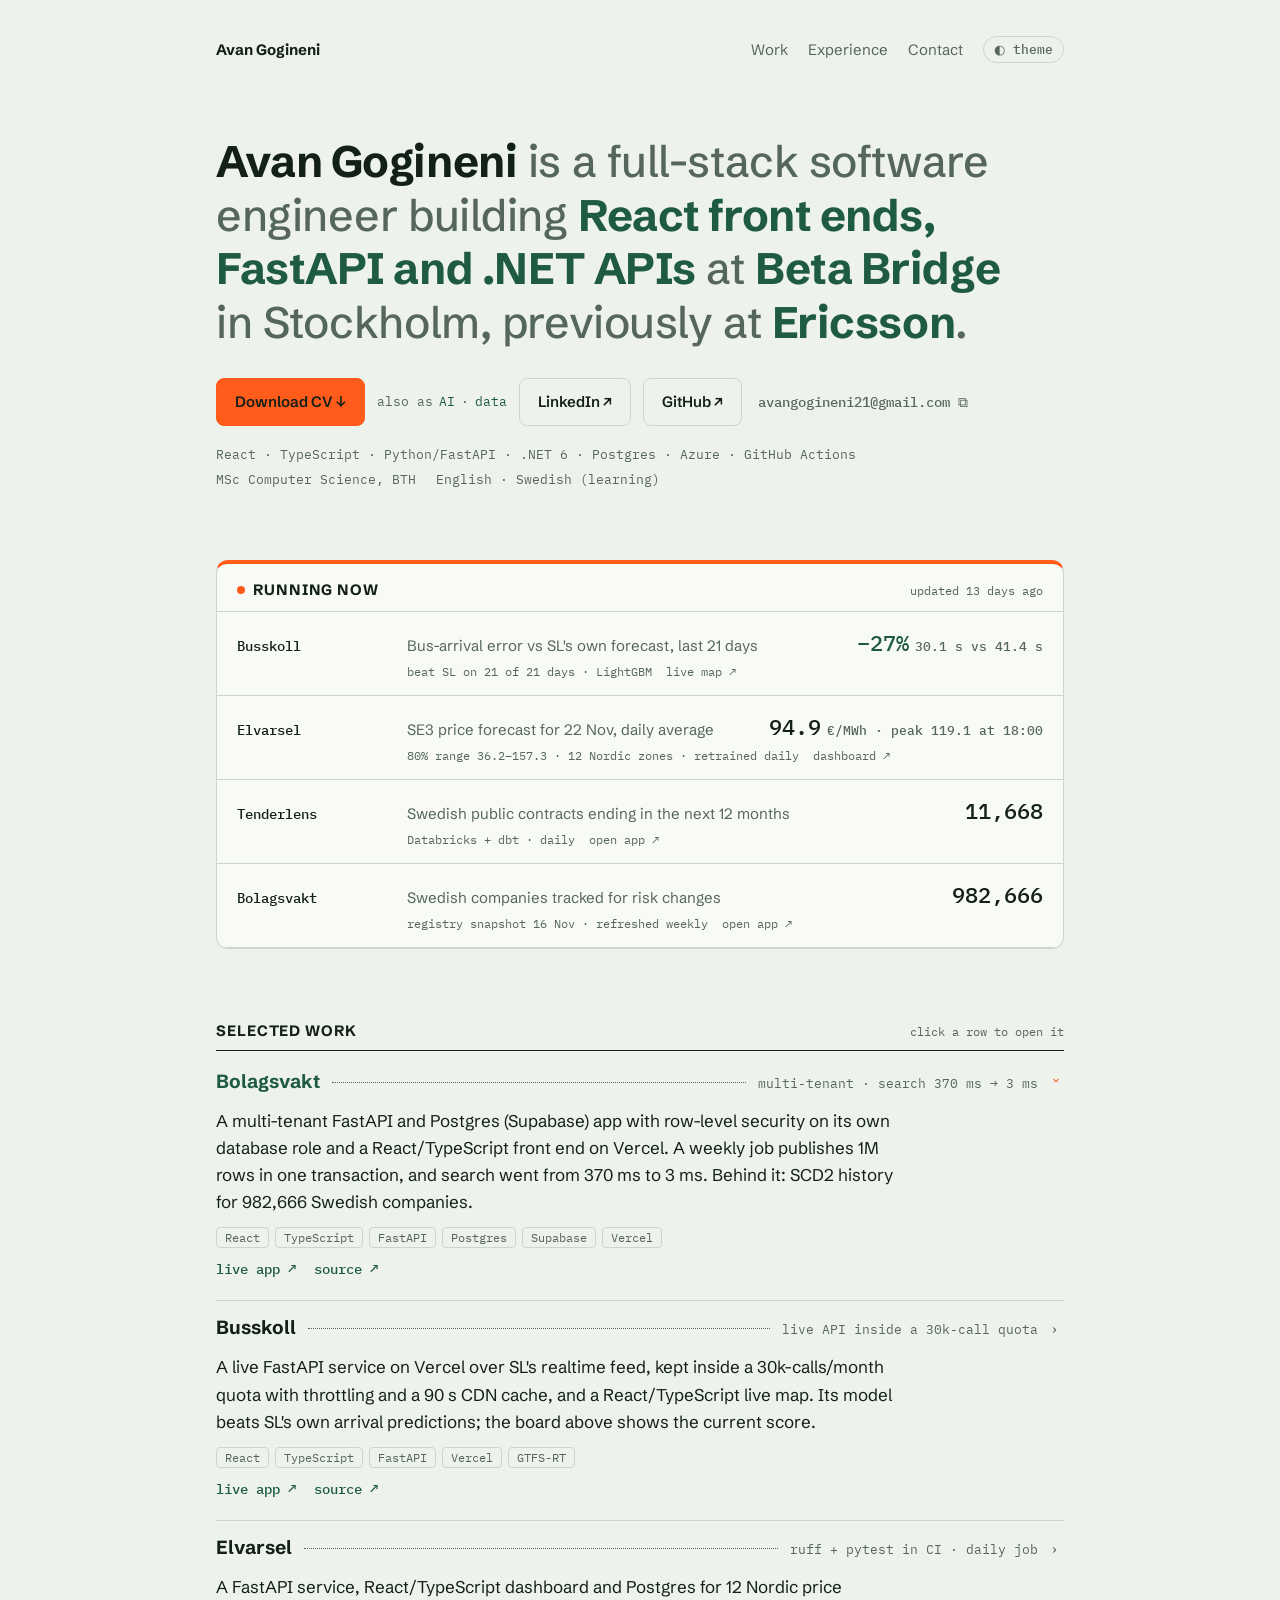
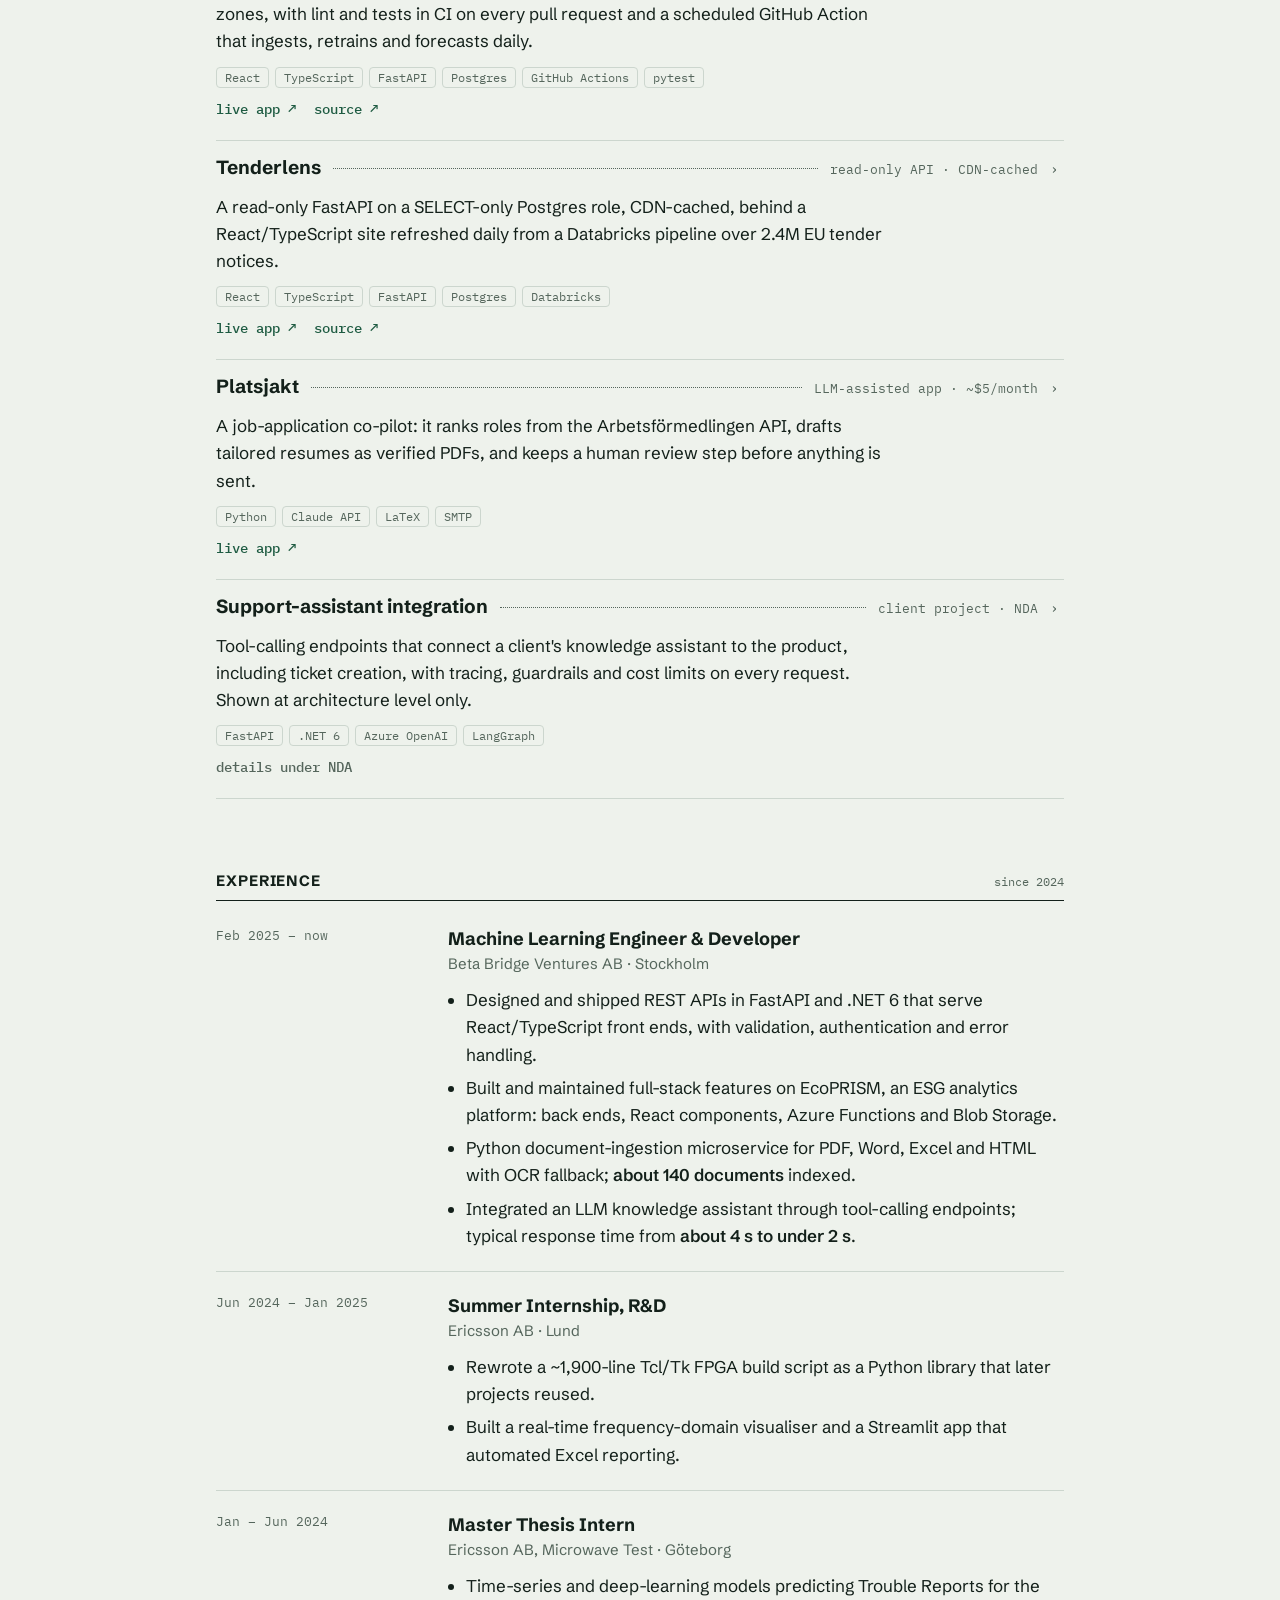
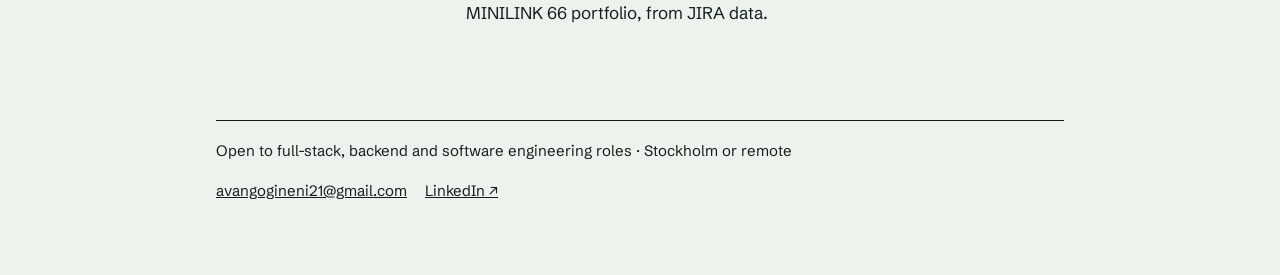
==== fullstack/index.html @ 635716b9 "Add full-stack variant page; share page logic in app.js Co-Authored-By: Claude Opus 5.5 <noreply@ant" ====
<!doctype html>
<html lang="en">
<head>
<meta charset="utf-8">
<meta name="viewport" content="width=device-width, initial-scale=1, viewport-fit=cover">
<title>Avan Gogineni · Full-Stack Software Engineer</title>
<meta name="description" content="Avan Gogineni, full-stack software engineer in Stockholm: React and TypeScript front ends, FastAPI and .NET APIs, Postgres, tested in CI. Live readings from his running projects.">
<link rel="preconnect" href="https://fonts.googleapis.com">
<link rel="preconnect" href="https://fonts.gstatic.com" crossorigin>
<link rel="stylesheet" href="https://fonts.googleapis.com/css2?family=Schibsted+Grotesk:wght@400;500;700;800&family=IBM+Plex+Mono:wght@400;500&display=swap">
<link rel="stylesheet" href="../style.css?v=2">
</head>
<body>
<div class="wrap">
  <nav aria-label="Main">
    <a class="me" href="#top">Avan Gogineni</a>
    <ul>
      <li><a href="#work">Work</a></li>
      <li><a href="#experience">Experience</a></li>
      <li><a href="#contact">Contact</a></li>
      <li><button class="theme" id="theme" type="button" aria-label="Toggle colour theme">◐ theme</button></li>
    </ul>
  </nav>

  <header class="intro" id="top">
    <h1><b>Avan Gogineni</b> is a full-stack software engineer building <b>React front ends, FastAPI and .NET APIs</b> at <b>Beta Bridge</b> in Stockholm, previously at <b>Ericsson</b>.</h1>
    <div class="actions">
      <a class="btn primary" href="../cv/Avan_Gogineni_Resume_S.pdf" target="_blank" rel="noopener">Download CV ↓</a>
      <span class="cvs">also as <a href="../cv/Avan_Gogineni_Resume_AI.pdf" target="_blank" rel="noopener">AI</a>·<a href="../cv/Avan_Gogineni_Resume_DE.pdf" target="_blank" rel="noopener">data</a></span>
      <a class="btn" href="https://linkedin.com/in/avangogineni" target="_blank" rel="noopener">LinkedIn ↗</a>
      <a class="btn" href="https://github.com/AvanGogineni-Projects" target="_blank" rel="noopener">GitHub ↗</a>
      <button class="copy" type="button" data-copy="avangogineni21@gmail.com">avangogineni21@gmail.com ⧉</button>
    </div>
    <div class="facts">
      <span>React · TypeScript · Python/FastAPI · .NET 6 · Postgres · Azure · GitHub Actions</span>
      <span>MSc Computer Science, BTH</span>
      <span>English · Swedish (learning)</span>
    </div>
  </header>

  <section aria-labelledby="live-h">
    <div class="board">
      <div class="head">
        <h2 id="live-h"><span class="dot" aria-hidden="true"></span>Running now</h2>
        <small id="updated">loading live readings…</small>
      </div>
      <a class="row" href="https://busskoll-pearl.vercel.app" target="_blank" rel="noopener">
        <span class="sys">Busskoll</span>
        <span class="what">Bus-arrival error vs SL's own forecast, last 21 days</span>
        <span class="val wait" id="v-bus">…</span>
        <span class="meta"><span id="m-bus">LightGBM · reads SL's feed every 90 s</span><span>live map ↗</span></span>
      </a>
      <a class="row" href="https://elvarsel.vercel.app" target="_blank" rel="noopener">
        <span class="sys">Elvarsel</span>
        <span class="what" id="w-elv">Next-day electricity price forecast, SE3</span>
        <span class="val wait" id="v-elv">…</span>
        <span class="meta"><span id="m-elv">12 Nordic zones · retrained daily</span><span>dashboard ↗</span></span>
      </a>
      <a class="row" href="https://tenderlens-eosin.vercel.app" target="_blank" rel="noopener">
        <span class="sys">Tenderlens</span>
        <span class="what">Swedish public contracts ending in the next 12 months</span>
        <span class="val wait" id="v-ten">…</span>
        <span class="meta"><span id="m-ten">Databricks + dbt · daily</span><span>open app ↗</span></span>
      </a>
      <a class="row" href="https://bolagsvakt.vercel.app" target="_blank" rel="noopener">
        <span class="sys">Bolagsvakt</span>
        <span class="what">Swedish companies tracked for risk changes</span>
        <span class="val">982,666</span>
        <span class="meta"><span id="m-bol">SCD2 history · refreshed weekly</span><span>open app ↗</span></span>
      </a>
      <div class="note" id="live-err" hidden>Live readings could not load right now. Each row still links to its running app.</div>
    </div>
  </section>

  <section id="work" aria-labelledby="work-h">
    <div class="head"><h2 id="work-h">Selected work</h2><small>click a row to open it</small></div>
    <ul class="idx" id="idx"></ul>
  </section>

  <section id="experience" aria-labelledby="exp-h">
    <div class="head"><h2 id="exp-h">Experience</h2><small>since 2024</small></div>
    <div class="job">
      <div class="when">Feb 2025 – now</div>
      <div><h3>Machine Learning Engineer &amp; Developer</h3><div class="org">Beta Bridge Ventures AB · Stockholm</div>
        <ul>
          <li>Designed and shipped REST APIs in FastAPI and .NET 6 that serve React/TypeScript front ends, with validation, authentication and error handling.</li>
          <li>Built and maintained full-stack features on EcoPRISM, an ESG analytics platform: back ends, React components, Azure Functions and Blob Storage.</li>
          <li>Python document-ingestion microservice for PDF, Word, Excel and HTML with OCR fallback; <b>about 140 documents</b> indexed.</li>
          <li>Integrated an LLM knowledge assistant through tool-calling endpoints; typical response time from <b>about 4 s to under 2 s</b>.</li>
        </ul></div>
    </div>
    <div class="job">
      <div class="when">Jun 2024 – Jan 2025</div>
      <div><h3>Summer Internship, R&amp;D</h3><div class="org">Ericsson AB · Lund</div>
        <ul><li>Rewrote a ~1,900-line Tcl/Tk FPGA build script as a Python library that later projects reused.</li><li>Built a real-time frequency-domain visualiser and a Streamlit app that automated Excel reporting.</li></ul></div>
    </div>
    <div class="job">
      <div class="when">Jan – Jun 2024</div>
      <div><h3>Master Thesis Intern</h3><div class="org">Ericsson AB, Microwave Test · Göteborg</div>
        <ul><li>Time-series and deep-learning models predicting Trouble Reports for the MINILINK 66 portfolio, from JIRA data.</li></ul></div>
    </div>
  </section>

  <footer id="contact">
    <span>Open to full-stack, backend and software engineering roles · Stockholm or remote</span>
    <span class="l">
      <a href="mailto:avangogineni21@gmail.com">avangogineni21@gmail.com</a>
      <a href="https://linkedin.com/in/avangogineni" target="_blank" rel="noopener">LinkedIn ↗</a>
    </span>
  </footer>
</div>

<script>
const GH = "https://github.com/AvanGogineni-Projects/";
const P = [
 {n:"Bolagsvakt",k:"multi-tenant · search 370 ms → 3 ms",d:"A multi-tenant FastAPI and Postgres (Supabase) app with row-level security on its own database role and a React/TypeScript front end on Vercel. A weekly job publishes 1M rows in one transaction, and search went from 370 ms to 3 ms. Behind it: SCD2 history for 982,666 Swedish companies.",t:["React","TypeScript","FastAPI","Postgres","Supabase","Vercel"],a:"https://bolagsvakt.vercel.app",s:GH+"Bolagsvakt"},
 {n:"Busskoll",k:"live API inside a 30k-call quota",d:"A live FastAPI service on Vercel over SL's realtime feed, kept inside a 30k-calls/month quota with throttling and a 90 s CDN cache, and a React/TypeScript live map. Its model beats SL's own arrival predictions; the board above shows the current score.",t:["React","TypeScript","FastAPI","Vercel","GTFS-RT"],a:"https://busskoll-pearl.vercel.app",s:GH+"Busskoll"},
 {n:"Elvarsel",k:"ruff + pytest in CI · daily job",d:"A FastAPI service, React/TypeScript dashboard and Postgres for 12 Nordic price zones, with lint and tests in CI on every pull request and a scheduled GitHub Action that ingests, retrains and forecasts daily.",t:["React","TypeScript","FastAPI","Postgres","GitHub Actions","pytest"],a:"https://elvarsel.vercel.app",s:GH+"Elvarsel"},
 {n:"Tenderlens",k:"read-only API · CDN-cached",d:"A read-only FastAPI on a SELECT-only Postgres role, CDN-cached, behind a React/TypeScript site refreshed daily from a Databricks pipeline over 2.4M EU tender notices.",t:["React","TypeScript","FastAPI","Postgres","Databricks"],a:"https://tenderlens-eosin.vercel.app",s:GH+"Tenderlens"},
 {n:"Platsjakt",k:"LLM-assisted app · ~$5/month",d:"A job-application co-pilot: it ranks roles from the Arbetsförmedlingen API, drafts tailored resumes as verified PDFs, and keeps a human review step before anything is sent.",t:["Python","Claude API","LaTeX","SMTP"],a:"https://platsjakt.vercel.app",s:null},
 {n:"Support-assistant integration",k:"client project · NDA",d:"Tool-calling endpoints that connect a client's knowledge assistant to the product, including ticket creation, with tracing, guardrails and cost limits on every request. Shown at architecture level only.",t:["FastAPI",".NET 6","Azure OpenAI","LangGraph"],a:null,s:null}
];
</script>
<script src="../app.js?v=1"></script>
</body>
</html>
---- style.css ----
/* Layout: one readable column; a bio sentence, then a live "systems board", then a table-of-contents project index that expands in place. */
/* Palette: sage paper + pine green work together; signal orange is the one loud colour, used in only a few places. */
:root{
  --bg:#EEF2EC; --surface:#F8FAF6; --ink:#13201A; --muted:#55665C; --line:#CCD6CE;
  --accent:#1E5B42; --pop:#FF5B1A; --on-pop:#13201A; --live:#FF5B1A; --warn:#B26A00;
  --f-display:"Schibsted Grotesk","Helvetica Neue",Arial,sans-serif;
  --f-body:"Schibsted Grotesk","Helvetica Neue",Arial,sans-serif;
  --f-mono:"IBM Plex Mono",ui-monospace,Menlo,Consolas,monospace;
}
@media (prefers-color-scheme:dark){:root:not([data-theme="light"]){
  --bg:#0F1713; --surface:#15201A; --ink:#E8EFE9; --muted:#93A69A; --line:#24332B;
  --accent:#7FD1A8; --pop:#FF6A2B; --on-pop:#0F1713; --live:#FF6A2B; --warn:#E3A341; color-scheme:dark}}
:root[data-theme="dark"]{
  --bg:#0F1713; --surface:#15201A; --ink:#E8EFE9; --muted:#93A69A; --line:#24332B;
  --accent:#7FD1A8; --pop:#FF6A2B; --on-pop:#0F1713; --live:#FF6A2B; --warn:#E3A341; color-scheme:dark}

*{box-sizing:border-box}
body{background:var(--bg);color:var(--ink);font:400 17px/1.6 var(--f-body)}
a{color:inherit}
.wrap{max-width:880px;margin:0 auto;padding-block:28px 64px;
  padding-left:max(16px,env(safe-area-inset-left,0px));padding-right:max(16px,env(safe-area-inset-right,0px));
  display:grid;gap:72px}
:focus-visible{outline:2px solid var(--accent);outline-offset:3px;border-radius:2px}

/* nav */
nav{display:flex;justify-content:space-between;align-items:center;gap:16px;flex-wrap:wrap;font-size:15px}
nav .me{font-weight:700;text-decoration:none}
nav ul{display:flex;gap:20px;list-style:none;margin:0;padding:0;align-items:center}
nav ul a{text-decoration:none;color:var(--muted)} nav ul a:hover{color:var(--ink)}
.theme{font:500 13px var(--f-mono);background:none;border:1px solid var(--line);color:var(--muted);padding:4px 10px;border-radius:999px;cursor:pointer}

/* intro */
.intro h1{font:500 clamp(28px,4.6vw,44px)/1.22 var(--f-display);letter-spacing:-.01em;margin:0;color:var(--muted);text-wrap:balance}
.intro h1 b{color:var(--accent);font-weight:700}
.intro h1 b:first-child{color:var(--ink)}
.actions{display:flex;flex-wrap:wrap;gap:12px;margin-top:28px;align-items:center}
.btn{display:inline-flex;align-items:center;gap:8px;padding:11px 18px;border-radius:8px;font-weight:600;font-size:15px;text-decoration:none;border:1px solid var(--line)}
.btn.primary{background:var(--pop);color:var(--on-pop);border-color:var(--pop)}
.btn.primary:hover{border-color:var(--ink);box-shadow:3px 3px 0 var(--ink)}
.btn:hover{border-color:var(--ink)}
.copy{font:500 14px var(--f-mono);color:var(--muted);background:none;border:0;cursor:pointer;padding:11px 4px}
.copy:hover{color:var(--ink)}
.facts{display:flex;flex-wrap:wrap;gap:8px 20px;margin-top:20px;font:400 13px var(--f-mono);color:var(--muted)}

/* section heads */
.head{display:flex;justify-content:space-between;align-items:baseline;gap:12px;flex-wrap:wrap;border-bottom:1px solid var(--ink);padding-bottom:10px;margin-bottom:4px}
.head h2{font:700 15px var(--f-display);letter-spacing:.06em;text-transform:uppercase;margin:0}
.head small{font:400 12px var(--f-mono);color:var(--muted)}

/* live board */
.board{background:var(--surface);border:1px solid var(--line);border-top:4px solid var(--pop);border-radius:12px;overflow:hidden}
.board .head{border:0;padding:16px 20px 12px;margin:0;border-bottom:1px solid var(--line)}
.dot{display:inline-block;width:8px;height:8px;border-radius:50%;background:var(--live);margin-right:8px;vertical-align:1px;box-shadow:0 0 0 0 var(--live);animation:pulse 2.4s infinite}
@keyframes pulse{0%{box-shadow:0 0 0 0 color-mix(in srgb,var(--live) 55%,transparent)}70%{box-shadow:0 0 0 8px transparent}100%{box-shadow:0 0 0 0 transparent}}
.row{display:grid;grid-template-columns:150px minmax(0,1fr) auto;gap:6px 20px;align-items:baseline;padding:16px 20px;border-bottom:1px solid var(--line);text-decoration:none}
.row:last-child{border-bottom:0}
.row:hover{background:color-mix(in srgb,var(--accent) 5%,transparent)}
.row .sys{font:500 14px var(--f-mono)}
.row .what{color:var(--muted);font-size:15px;min-width:0}
.row .val{font:500 22px var(--f-mono);font-variant-numeric:tabular-nums;text-align:right;white-space:nowrap}
.row .val em{font-style:normal;font-size:13px;color:var(--muted);margin-left:6px}
.row .meta{grid-column:2 / -1;font:400 12px var(--f-mono);color:var(--muted);display:flex;gap:14px;flex-wrap:wrap}
.good{color:var(--accent)}
.note{font:400 12px var(--f-mono);color:var(--warn);padding:10px 20px;border-top:1px dashed var(--line)}

/* project index */
.idx{list-style:none;margin:0;padding:0}
.idx li{border-bottom:1px solid var(--line)}
.idx button{all:unset;box-sizing:border-box;width:100%;cursor:pointer;display:flex;align-items:baseline;gap:12px;padding:14px 0}
.idx .name{font:700 19px var(--f-display);white-space:nowrap}
.idx .lead{flex:1;border-bottom:1px dotted var(--muted);transform:translateY(-5px);min-width:16px}
.idx .kpi{font:400 13px var(--f-mono);color:var(--muted);text-align:right}
.idx .chev{font:400 14px var(--f-mono);color:var(--muted);width:14px;transition:transform .2s}
.idx li[data-open] .chev{transform:rotate(90deg);color:var(--pop)}
.idx li[data-open] .name{color:var(--accent)}
.detail{padding:0 0 22px;display:grid;gap:12px;max-width:68ch}
.detail p{margin:0}
.tags{display:flex;flex-wrap:wrap;gap:6px}
.tags span{font:400 12px var(--f-mono);border:1px solid var(--line);border-radius:4px;padding:2px 8px;color:var(--muted)}
.links{display:flex;gap:18px;font:500 14px var(--f-mono)}
.links a{color:var(--accent);text-decoration:none} .links a:hover{text-decoration:underline}

/* experience */
.job{display:grid;grid-template-columns:200px minmax(0,1fr);gap:8px 32px;padding:22px 0;border-bottom:1px solid var(--line)}
.job:last-child{border-bottom:0}
.job .when{font:400 13px var(--f-mono);color:var(--muted)}
.job h3{font:700 18px var(--f-display);margin:0}
.job .org{color:var(--muted);font-size:15px;margin:2px 0 10px}
.job ul{margin:0;padding-left:18px;display:grid;gap:6px}
.job b{font-weight:600}

footer{display:flex;justify-content:space-between;flex-wrap:wrap;gap:16px;border-top:1px solid var(--ink);padding-top:18px;font-size:15px}
footer .l{display:flex;gap:18px;flex-wrap:wrap}

@media (max-width:640px){
  .row{grid-template-columns:minmax(0,1fr) auto}
  .row .what{grid-column:1 / -1;order:3}
  .row .meta{grid-column:1 / -1;order:4}
  .idx button{flex-wrap:wrap}
  .idx .lead{display:none}
  .idx .kpi{flex-basis:100%;text-align:left;order:3}
  .job{grid-template-columns:1fr}
}
@media (prefers-reduced-motion:reduce){.dot{animation:none}.idx .chev{transition:none}}

/* CV variants next to the main button */
.cvs{display:flex;gap:6px;align-items:center;font:400 13px var(--f-mono);color:var(--muted)}
.cvs a{color:var(--accent);text-decoration:none} .cvs a:hover{text-decoration:underline}
.row .val.wait{color:var(--muted)}

/* phone: let long readings break under the number instead of overlapping the system name */
@media (max-width:640px){
  .row .val{white-space:normal}
  .row .val em{display:block;margin-left:0}
}

::selection{background:var(--pop);color:var(--on-pop)}
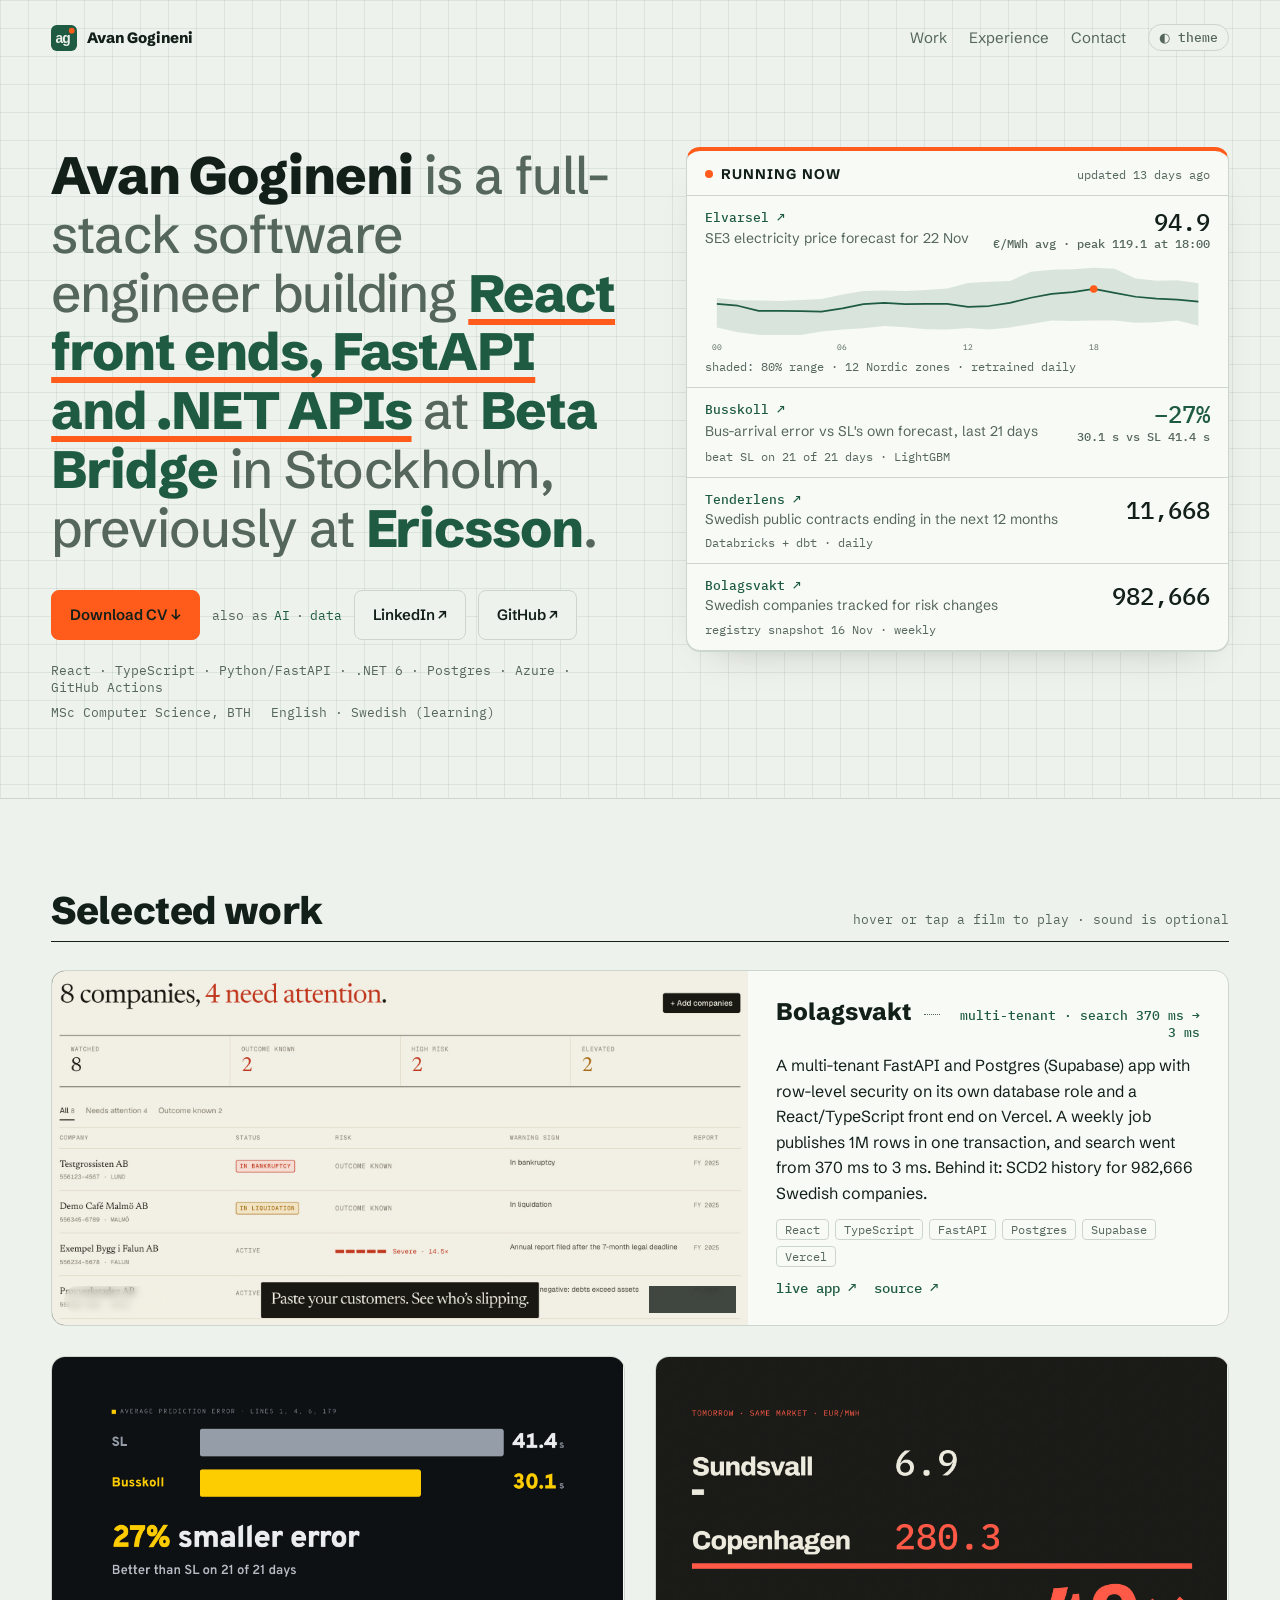
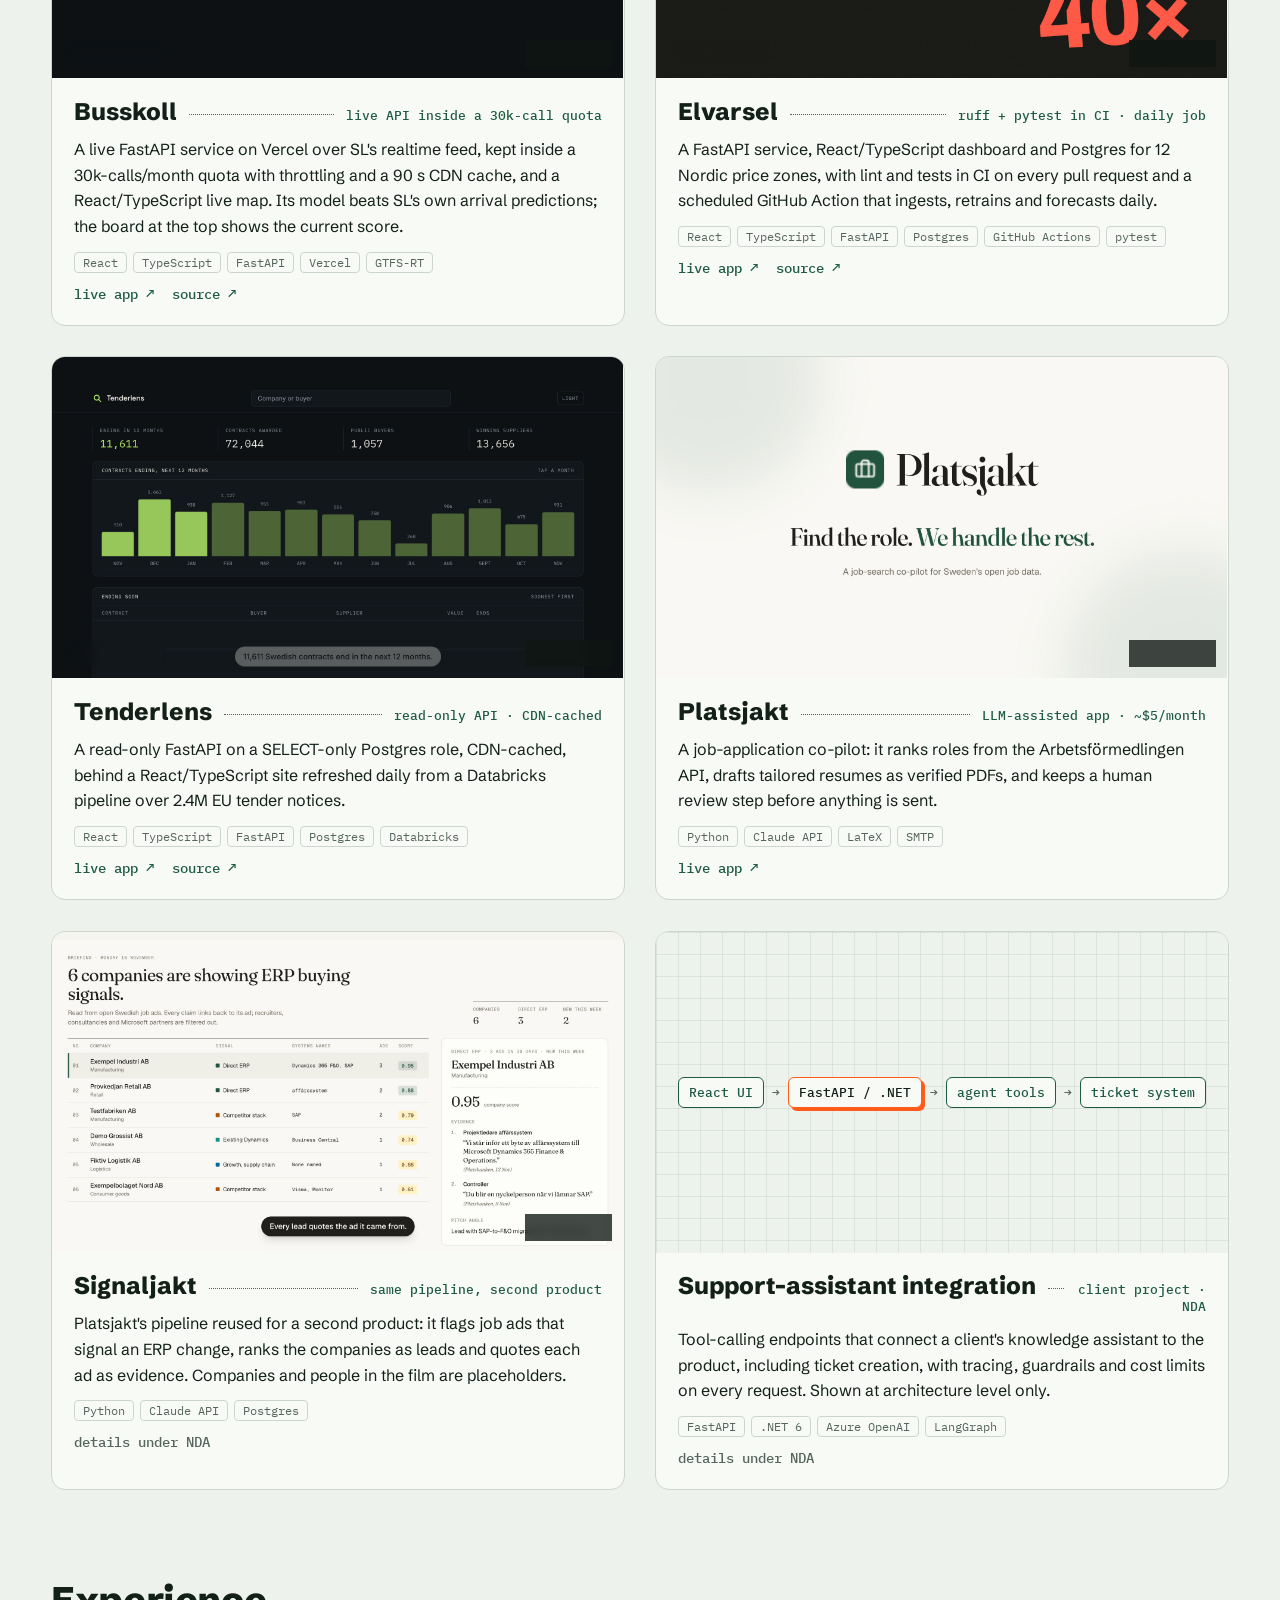
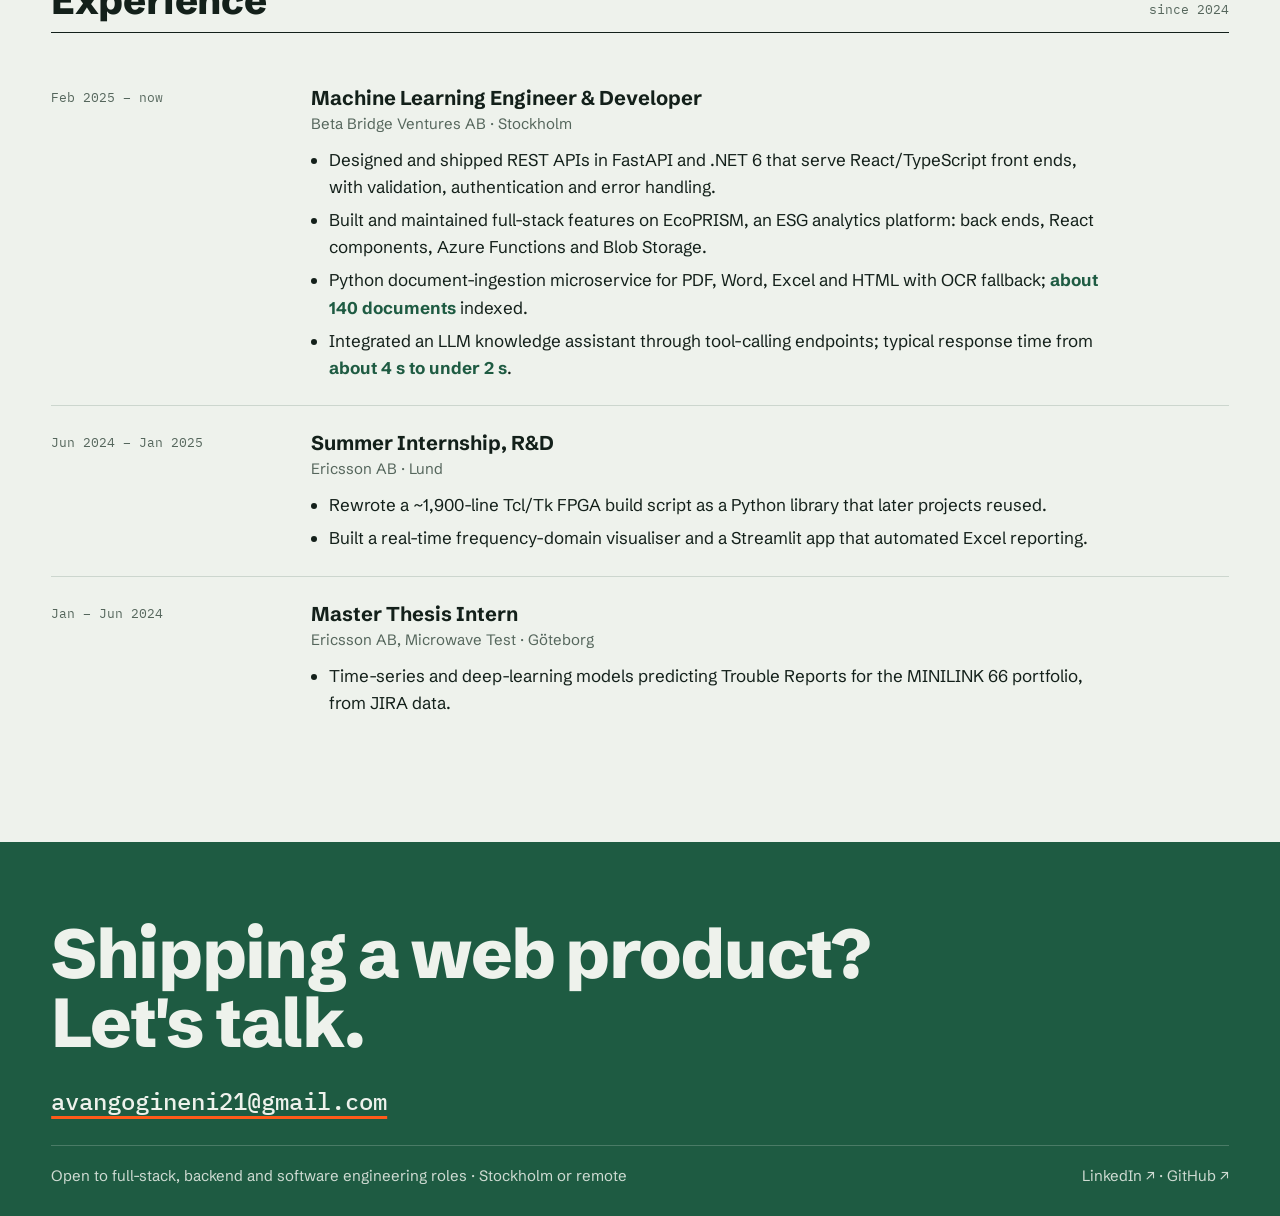
==== commit b5b0f7da: "Wide two-column layout, live forecast chart, demo films, favicon - Hero puts the live board beside t" ====
--- a/fullstack/index.html
+++ b/fullstack/index.html
@@ -4,123 +4,134 @@
 <meta charset="utf-8">
 <meta name="viewport" content="width=device-width, initial-scale=1, viewport-fit=cover">
 <title>Avan Gogineni · Full-Stack Software Engineer</title>
-<meta name="description" content="Avan Gogineni, full-stack software engineer in Stockholm: React and TypeScript front ends, FastAPI and .NET APIs, Postgres, tested in CI. Live readings from his running projects.">
+<meta name="description" content="Avan Gogineni, full-stack software engineer in Stockholm: React and TypeScript front ends, FastAPI and .NET APIs, Postgres, tested in CI. Live readings and demo films from his running projects.">
+<link rel="icon" href="../favicon.svg" type="image/svg+xml">
 <link rel="preconnect" href="https://fonts.googleapis.com">
 <link rel="preconnect" href="https://fonts.gstatic.com" crossorigin>
 <link rel="stylesheet" href="https://fonts.googleapis.com/css2?family=Schibsted+Grotesk:wght@400;500;700;800&family=IBM+Plex+Mono:wght@400;500&display=swap">
-<link rel="stylesheet" href="../style.css?v=2">
+<link rel="stylesheet" href="../style.css?v=3">
 </head>
 <body>
-<div class="wrap">
-  <nav aria-label="Main">
-    <a class="me" href="#top">Avan Gogineni</a>
-    <ul>
-      <li><a href="#work">Work</a></li>
-      <li><a href="#experience">Experience</a></li>
-      <li><a href="#contact">Contact</a></li>
-      <li><button class="theme" id="theme" type="button" aria-label="Toggle colour theme">◐ theme</button></li>
-    </ul>
-  </nav>
+<div class="top">
+  <div class="wrap">
+    <nav aria-label="Main">
+      <a class="me" href="#top"><img src="../favicon.svg" alt="">Avan Gogineni</a>
+      <ul>
+        <li><a href="#work">Work</a></li>
+        <li><a href="#experience">Experience</a></li>
+        <li><a href="#contact">Contact</a></li>
+        <li><button class="theme" id="theme" type="button" aria-label="Toggle colour theme">◐ theme</button></li>
+      </ul>
+    </nav>
 
-  <header class="intro" id="top">
-    <h1><b>Avan Gogineni</b> is a full-stack software engineer building <b>React front ends, FastAPI and .NET APIs</b> at <b>Beta Bridge</b> in Stockholm, previously at <b>Ericsson</b>.</h1>
-    <div class="actions">
-      <a class="btn primary" href="../cv/Avan_Gogineni_Resume_S.pdf" target="_blank" rel="noopener">Download CV ↓</a>
-      <span class="cvs">also as <a href="../cv/Avan_Gogineni_Resume_AI.pdf" target="_blank" rel="noopener">AI</a>·<a href="../cv/Avan_Gogineni_Resume_DE.pdf" target="_blank" rel="noopener">data</a></span>
-      <a class="btn" href="https://linkedin.com/in/avangogineni" target="_blank" rel="noopener">LinkedIn ↗</a>
-      <a class="btn" href="https://github.com/AvanGogineni-Projects" target="_blank" rel="noopener">GitHub ↗</a>
-      <button class="copy" type="button" data-copy="avangogineni21@gmail.com">avangogineni21@gmail.com ⧉</button>
+    <div class="hero" id="top">
+      <header class="intro">
+        <h1><b>Avan Gogineni</b> is a full-stack software engineer building <b class="hl">React front ends, FastAPI and .NET APIs</b> at <b>Beta Bridge</b> in Stockholm, previously at <b>Ericsson</b>.</h1>
+        <div class="actions">
+          <a class="btn primary" href="../cv/Avan_Gogineni_Resume_S.pdf" target="_blank" rel="noopener">Download CV ↓</a>
+          <span class="cvs">also as <a href="../cv/Avan_Gogineni_Resume_AI.pdf" target="_blank" rel="noopener">AI</a>·<a href="../cv/Avan_Gogineni_Resume_DE.pdf" target="_blank" rel="noopener">data</a></span>
+          <a class="btn" href="https://linkedin.com/in/avangogineni" target="_blank" rel="noopener">LinkedIn ↗</a>
+          <a class="btn" href="https://github.com/AvanGogineni-Projects" target="_blank" rel="noopener">GitHub ↗</a>
+        </div>
+        <div class="facts">
+          <span>React · TypeScript · Python/FastAPI · .NET 6 · Postgres · Azure · GitHub Actions</span>
+          <span>MSc Computer Science, BTH</span>
+          <span>English · Swedish (learning)</span>
+        </div>
+      </header>
+
+      <aside class="board" aria-labelledby="live-h">
+        <div class="bh">
+          <h2 id="live-h"><span class="dot" aria-hidden="true"></span>Running now</h2>
+          <small id="updated">loading live readings…</small>
+        </div>
+        <a class="row" href="https://elvarsel.vercel.app" target="_blank" rel="noopener">
+          <span class="sys">Elvarsel ↗</span>
+          <span class="what" id="w-elv">Next-day electricity price forecast, SE3</span>
+          <span class="val wait" id="v-elv">…</span>
+          <span class="chart" id="c-elv"></span>
+          <span class="meta" id="m-elv">12 Nordic zones · retrained daily</span>
+        </a>
+        <a class="row" href="https://busskoll-pearl.vercel.app" target="_blank" rel="noopener">
+          <span class="sys">Busskoll ↗</span>
+          <span class="what">Bus-arrival error vs SL's own forecast, last 21 days</span>
+          <span class="val wait" id="v-bus">…</span>
+          <span class="meta" id="m-bus">LightGBM · reads SL's feed every 90 s</span>
+        </a>
+        <a class="row" href="https://tenderlens-eosin.vercel.app" target="_blank" rel="noopener">
+          <span class="sys">Tenderlens ↗</span>
+          <span class="what">Swedish public contracts ending in the next 12 months</span>
+          <span class="val wait" id="v-ten">…</span>
+          <span class="meta" id="m-ten">Databricks + dbt · daily</span>
+        </a>
+        <a class="row" href="https://bolagsvakt.vercel.app" target="_blank" rel="noopener">
+          <span class="sys">Bolagsvakt ↗</span>
+          <span class="what">Swedish companies tracked for risk changes</span>
+          <span class="val">982,666</span>
+          <span class="meta" id="m-bol">SCD2 history · weekly</span>
+        </a>
+        <div class="note" id="live-err" hidden>Live readings could not load right now. Each row still links to its running app.</div>
+      </aside>
     </div>
-    <div class="facts">
-      <span>React · TypeScript · Python/FastAPI · .NET 6 · Postgres · Azure · GitHub Actions</span>
-      <span>MSc Computer Science, BTH</span>
-      <span>English · Swedish (learning)</span>
-    </div>
-  </header>
+  </div>
+</div>
 
-  <section aria-labelledby="live-h">
-    <div class="board">
-      <div class="head">
-        <h2 id="live-h"><span class="dot" aria-hidden="true"></span>Running now</h2>
-        <small id="updated">loading live readings…</small>
+<main class="wrap">
+  <section class="block" id="work" aria-labelledby="work-h">
+    <div class="head"><h2 id="work-h">Selected work</h2><small>hover or tap a film to play · sound is optional</small></div>
+    <div class="cards" id="idx"></div>
+  </section>
+
+  <section class="block" id="experience" aria-labelledby="exp-h">
+    <div class="head"><h2 id="exp-h">Experience</h2><small>since 2024</small></div>
+    <div class="jobs">
+      <div class="job">
+        <div class="when">Feb 2025 – now</div>
+        <div><h3>Machine Learning Engineer &amp; Developer</h3><div class="org">Beta Bridge Ventures AB · Stockholm</div>
+          <ul>
+            <li>Designed and shipped REST APIs in FastAPI and .NET 6 that serve React/TypeScript front ends, with validation, authentication and error handling.</li>
+            <li>Built and maintained full-stack features on EcoPRISM, an ESG analytics platform: back ends, React components, Azure Functions and Blob Storage.</li>
+            <li>Python document-ingestion microservice for PDF, Word, Excel and HTML with OCR fallback; <b>about 140 documents</b> indexed.</li>
+            <li>Integrated an LLM knowledge assistant through tool-calling endpoints; typical response time from <b>about 4 s to under 2 s</b>.</li>
+          </ul></div>
       </div>
-      <a class="row" href="https://busskoll-pearl.vercel.app" target="_blank" rel="noopener">
-        <span class="sys">Busskoll</span>
-        <span class="what">Bus-arrival error vs SL's own forecast, last 21 days</span>
-        <span class="val wait" id="v-bus">…</span>
-        <span class="meta"><span id="m-bus">LightGBM · reads SL's feed every 90 s</span><span>live map ↗</span></span>
-      </a>
-      <a class="row" href="https://elvarsel.vercel.app" target="_blank" rel="noopener">
-        <span class="sys">Elvarsel</span>
-        <span class="what" id="w-elv">Next-day electricity price forecast, SE3</span>
-        <span class="val wait" id="v-elv">…</span>
-        <span class="meta"><span id="m-elv">12 Nordic zones · retrained daily</span><span>dashboard ↗</span></span>
-      </a>
-      <a class="row" href="https://tenderlens-eosin.vercel.app" target="_blank" rel="noopener">
-        <span class="sys">Tenderlens</span>
-        <span class="what">Swedish public contracts ending in the next 12 months</span>
-        <span class="val wait" id="v-ten">…</span>
-        <span class="meta"><span id="m-ten">Databricks + dbt · daily</span><span>open app ↗</span></span>
-      </a>
-      <a class="row" href="https://bolagsvakt.vercel.app" target="_blank" rel="noopener">
-        <span class="sys">Bolagsvakt</span>
-        <span class="what">Swedish companies tracked for risk changes</span>
-        <span class="val">982,666</span>
-        <span class="meta"><span id="m-bol">SCD2 history · refreshed weekly</span><span>open app ↗</span></span>
-      </a>
-      <div class="note" id="live-err" hidden>Live readings could not load right now. Each row still links to its running app.</div>
+      <div class="job">
+        <div class="when">Jun 2024 – Jan 2025</div>
+        <div><h3>Summer Internship, R&amp;D</h3><div class="org">Ericsson AB · Lund</div>
+          <ul><li>Rewrote a ~1,900-line Tcl/Tk FPGA build script as a Python library that later projects reused.</li><li>Built a real-time frequency-domain visualiser and a Streamlit app that automated Excel reporting.</li></ul></div>
+      </div>
+      <div class="job">
+        <div class="when">Jan – Jun 2024</div>
+        <div><h3>Master Thesis Intern</h3><div class="org">Ericsson AB, Microwave Test · Göteborg</div>
+          <ul><li>Time-series and deep-learning models predicting Trouble Reports for the MINILINK 66 portfolio, from JIRA data.</li></ul></div>
+      </div>
     </div>
   </section>
+</main>
 
-  <section id="work" aria-labelledby="work-h">
-    <div class="head"><h2 id="work-h">Selected work</h2><small>click a row to open it</small></div>
-    <ul class="idx" id="idx"></ul>
-  </section>
-
-  <section id="experience" aria-labelledby="exp-h">
-    <div class="head"><h2 id="exp-h">Experience</h2><small>since 2024</small></div>
-    <div class="job">
-      <div class="when">Feb 2025 – now</div>
-      <div><h3>Machine Learning Engineer &amp; Developer</h3><div class="org">Beta Bridge Ventures AB · Stockholm</div>
-        <ul>
-          <li>Designed and shipped REST APIs in FastAPI and .NET 6 that serve React/TypeScript front ends, with validation, authentication and error handling.</li>
-          <li>Built and maintained full-stack features on EcoPRISM, an ESG analytics platform: back ends, React components, Azure Functions and Blob Storage.</li>
-          <li>Python document-ingestion microservice for PDF, Word, Excel and HTML with OCR fallback; <b>about 140 documents</b> indexed.</li>
-          <li>Integrated an LLM knowledge assistant through tool-calling endpoints; typical response time from <b>about 4 s to under 2 s</b>.</li>
-        </ul></div>
+<footer class="band" id="contact">
+  <div class="wrap">
+    <p class="say">Shipping a web product?<br>Let's talk.</p>
+    <button class="mail" type="button" data-copy="avangogineni21@gmail.com" title="Copy email address">avangogineni21@gmail.com</button>
+    <div class="meta">
+      <span>Open to full-stack, backend and software engineering roles · Stockholm or remote</span>
+      <span><a href="https://linkedin.com/in/avangogineni" target="_blank" rel="noopener">LinkedIn ↗</a> · <a href="https://github.com/AvanGogineni-Projects" target="_blank" rel="noopener">GitHub ↗</a></span>
     </div>
-    <div class="job">
-      <div class="when">Jun 2024 – Jan 2025</div>
-      <div><h3>Summer Internship, R&amp;D</h3><div class="org">Ericsson AB · Lund</div>
-        <ul><li>Rewrote a ~1,900-line Tcl/Tk FPGA build script as a Python library that later projects reused.</li><li>Built a real-time frequency-domain visualiser and a Streamlit app that automated Excel reporting.</li></ul></div>
-    </div>
-    <div class="job">
-      <div class="when">Jan – Jun 2024</div>
-      <div><h3>Master Thesis Intern</h3><div class="org">Ericsson AB, Microwave Test · Göteborg</div>
-        <ul><li>Time-series and deep-learning models predicting Trouble Reports for the MINILINK 66 portfolio, from JIRA data.</li></ul></div>
-    </div>
-  </section>
-
-  <footer id="contact">
-    <span>Open to full-stack, backend and software engineering roles · Stockholm or remote</span>
-    <span class="l">
-      <a href="mailto:avangogineni21@gmail.com">avangogineni21@gmail.com</a>
-      <a href="https://linkedin.com/in/avangogineni" target="_blank" rel="noopener">LinkedIn ↗</a>
-    </span>
-  </footer>
-</div>
+  </div>
+</footer>
 
 <script>
 const GH = "https://github.com/AvanGogineni-Projects/";
 const P = [
- {n:"Bolagsvakt",k:"multi-tenant · search 370 ms → 3 ms",d:"A multi-tenant FastAPI and Postgres (Supabase) app with row-level security on its own database role and a React/TypeScript front end on Vercel. A weekly job publishes 1M rows in one transaction, and search went from 370 ms to 3 ms. Behind it: SCD2 history for 982,666 Swedish companies.",t:["React","TypeScript","FastAPI","Postgres","Supabase","Vercel"],a:"https://bolagsvakt.vercel.app",s:GH+"Bolagsvakt"},
- {n:"Busskoll",k:"live API inside a 30k-call quota",d:"A live FastAPI service on Vercel over SL's realtime feed, kept inside a 30k-calls/month quota with throttling and a 90 s CDN cache, and a React/TypeScript live map. Its model beats SL's own arrival predictions; the board above shows the current score.",t:["React","TypeScript","FastAPI","Vercel","GTFS-RT"],a:"https://busskoll-pearl.vercel.app",s:GH+"Busskoll"},
- {n:"Elvarsel",k:"ruff + pytest in CI · daily job",d:"A FastAPI service, React/TypeScript dashboard and Postgres for 12 Nordic price zones, with lint and tests in CI on every pull request and a scheduled GitHub Action that ingests, retrains and forecasts daily.",t:["React","TypeScript","FastAPI","Postgres","GitHub Actions","pytest"],a:"https://elvarsel.vercel.app",s:GH+"Elvarsel"},
- {n:"Tenderlens",k:"read-only API · CDN-cached",d:"A read-only FastAPI on a SELECT-only Postgres role, CDN-cached, behind a React/TypeScript site refreshed daily from a Databricks pipeline over 2.4M EU tender notices.",t:["React","TypeScript","FastAPI","Postgres","Databricks"],a:"https://tenderlens-eosin.vercel.app",s:GH+"Tenderlens"},
- {n:"Platsjakt",k:"LLM-assisted app · ~$5/month",d:"A job-application co-pilot: it ranks roles from the Arbetsförmedlingen API, drafts tailored resumes as verified PDFs, and keeps a human review step before anything is sent.",t:["Python","Claude API","LaTeX","SMTP"],a:"https://platsjakt.vercel.app",s:null},
- {n:"Support-assistant integration",k:"client project · NDA",d:"Tool-calling endpoints that connect a client's knowledge assistant to the product, including ticket creation, with tracing, guardrails and cost limits on every request. Shown at architecture level only.",t:["FastAPI",".NET 6","Azure OpenAI","LangGraph"],a:null,s:null}
+ {n:"Bolagsvakt",k:"multi-tenant · search 370 ms → 3 ms",v:"bolagsvakt",d:"A multi-tenant FastAPI and Postgres (Supabase) app with row-level security on its own database role and a React/TypeScript front end on Vercel. A weekly job publishes 1M rows in one transaction, and search went from 370 ms to 3 ms. Behind it: SCD2 history for 982,666 Swedish companies.",t:["React","TypeScript","FastAPI","Postgres","Supabase","Vercel"],a:"https://bolagsvakt.vercel.app",s:GH+"Bolagsvakt"},
+ {n:"Busskoll",k:"live API inside a 30k-call quota",v:"busskoll",d:"A live FastAPI service on Vercel over SL's realtime feed, kept inside a 30k-calls/month quota with throttling and a 90 s CDN cache, and a React/TypeScript live map. Its model beats SL's own arrival predictions; the board at the top shows the current score.",t:["React","TypeScript","FastAPI","Vercel","GTFS-RT"],a:"https://busskoll-pearl.vercel.app",s:GH+"Busskoll"},
+ {n:"Elvarsel",k:"ruff + pytest in CI · daily job",v:"elvarsel",d:"A FastAPI service, React/TypeScript dashboard and Postgres for 12 Nordic price zones, with lint and tests in CI on every pull request and a scheduled GitHub Action that ingests, retrains and forecasts daily.",t:["React","TypeScript","FastAPI","Postgres","GitHub Actions","pytest"],a:"https://elvarsel.vercel.app",s:GH+"Elvarsel"},
+ {n:"Tenderlens",k:"read-only API · CDN-cached",v:"tenderlens",d:"A read-only FastAPI on a SELECT-only Postgres role, CDN-cached, behind a React/TypeScript site refreshed daily from a Databricks pipeline over 2.4M EU tender notices.",t:["React","TypeScript","FastAPI","Postgres","Databricks"],a:"https://tenderlens-eosin.vercel.app",s:GH+"Tenderlens"},
+ {n:"Platsjakt",k:"LLM-assisted app · ~$5/month",v:"platsjakt",d:"A job-application co-pilot: it ranks roles from the Arbetsförmedlingen API, drafts tailored resumes as verified PDFs, and keeps a human review step before anything is sent.",t:["Python","Claude API","LaTeX","SMTP"],a:"https://platsjakt.vercel.app",s:null},
+ {n:"Signaljakt",k:"same pipeline, second product",v:"signaljakt",d:"Platsjakt's pipeline reused for a second product: it flags job ads that signal an ERP change, ranks the companies as leads and quotes each ad as evidence. Companies and people in the film are placeholders.",t:["Python","Claude API","Postgres"],a:null,s:null},
+ {n:"Support-assistant integration",k:"client project · NDA",f:["React UI","*FastAPI / .NET","agent tools","ticket system"],d:"Tool-calling endpoints that connect a client's knowledge assistant to the product, including ticket creation, with tracing, guardrails and cost limits on every request. Shown at architecture level only.",t:["FastAPI",".NET 6","Azure OpenAI","LangGraph"],a:null,s:null}
 ];
 </script>
-<script src="../app.js?v=1"></script>
+<script src="../app.js?v=2"></script>
 </body>
 </html>
--- a/style.css
+++ b/style.css
@@ -1,117 +1,157 @@
-/* Layout: one readable column; a bio sentence, then a live "systems board", then a table-of-contents project index that expands in place. */
+/* Layout: wide two-column hero (bio left, live systems board right), then a grid of film cards, then experience, then a pine contact band. */
 /* Palette: sage paper + pine green work together; signal orange is the one loud colour, used in only a few places. */
 :root{
   --bg:#EEF2EC; --surface:#F8FAF6; --ink:#13201A; --muted:#55665C; --line:#CCD6CE;
   --accent:#1E5B42; --pop:#FF5B1A; --on-pop:#13201A; --live:#FF5B1A; --warn:#B26A00;
+  --band:#1E5B42; --on-band:#EEF2EC; --grid:rgba(30,91,66,.09);
   --f-display:"Schibsted Grotesk","Helvetica Neue",Arial,sans-serif;
   --f-body:"Schibsted Grotesk","Helvetica Neue",Arial,sans-serif;
   --f-mono:"IBM Plex Mono",ui-monospace,Menlo,Consolas,monospace;
+  --max:1360px;
 }
 @media (prefers-color-scheme:dark){:root:not([data-theme="light"]){
   --bg:#0F1713; --surface:#15201A; --ink:#E8EFE9; --muted:#93A69A; --line:#24332B;
-  --accent:#7FD1A8; --pop:#FF6A2B; --on-pop:#0F1713; --live:#FF6A2B; --warn:#E3A341; color-scheme:dark}}
+  --accent:#7FD1A8; --pop:#FF6A2B; --on-pop:#0F1713; --live:#FF6A2B; --warn:#E3A341;
+  --band:#183A2B; --on-band:#E8EFE9; --grid:rgba(127,209,168,.07); color-scheme:dark}}
 :root[data-theme="dark"]{
   --bg:#0F1713; --surface:#15201A; --ink:#E8EFE9; --muted:#93A69A; --line:#24332B;
-  --accent:#7FD1A8; --pop:#FF6A2B; --on-pop:#0F1713; --live:#FF6A2B; --warn:#E3A341; color-scheme:dark}
+  --accent:#7FD1A8; --pop:#FF6A2B; --on-pop:#0F1713; --live:#FF6A2B; --warn:#E3A341;
+  --band:#183A2B; --on-band:#E8EFE9; --grid:rgba(127,209,168,.07); color-scheme:dark}
 
 *{box-sizing:border-box}
-body{background:var(--bg);color:var(--ink);font:400 17px/1.6 var(--f-body)}
+html{scroll-behavior:smooth}
+body{margin:0;background:var(--bg);color:var(--ink);font:400 17px/1.6 var(--f-body)}
 a{color:inherit}
-.wrap{max-width:880px;margin:0 auto;padding-block:28px 64px;
-  padding-left:max(16px,env(safe-area-inset-left,0px));padding-right:max(16px,env(safe-area-inset-right,0px));
-  display:grid;gap:72px}
-:focus-visible{outline:2px solid var(--accent);outline-offset:3px;border-radius:2px}
+:focus-visible{outline:2px solid var(--pop);outline-offset:3px;border-radius:3px}
+::selection{background:var(--pop);color:var(--on-pop)}
 
-/* nav */
-nav{display:flex;justify-content:space-between;align-items:center;gap:16px;flex-wrap:wrap;font-size:15px}
-nav .me{font-weight:700;text-decoration:none}
-nav ul{display:flex;gap:20px;list-style:none;margin:0;padding:0;align-items:center}
+.wrap{max-width:var(--max);margin:0 auto;
+  padding-left:max(clamp(16px,4vw,56px),env(safe-area-inset-left,0px));
+  padding-right:max(clamp(16px,4vw,56px),env(safe-area-inset-right,0px))}
+
+/* top: engineering-paper grid behind nav + hero */
+.top{background-image:linear-gradient(var(--grid) 1px,transparent 1px),linear-gradient(90deg,var(--grid) 1px,transparent 1px);
+  background-size:28px 28px;border-bottom:1px solid var(--line)}
+nav{display:flex;justify-content:space-between;align-items:center;gap:16px;flex-wrap:wrap;padding-block:24px;font-size:15px}
+nav .me{font-weight:800;text-decoration:none;display:flex;align-items:center;gap:10px}
+nav .me img{width:26px;height:26px}
+nav ul{display:flex;gap:22px;list-style:none;margin:0;padding:0;align-items:center}
 nav ul a{text-decoration:none;color:var(--muted)} nav ul a:hover{color:var(--ink)}
-.theme{font:500 13px var(--f-mono);background:none;border:1px solid var(--line);color:var(--muted);padding:4px 10px;border-radius:999px;cursor:pointer}
+.theme{font:500 13px var(--f-mono);background:var(--bg);border:1px solid var(--line);color:var(--muted);padding:4px 10px;border-radius:999px;cursor:pointer}
 
-/* intro */
-.intro h1{font:500 clamp(28px,4.6vw,44px)/1.22 var(--f-display);letter-spacing:-.01em;margin:0;color:var(--muted);text-wrap:balance}
-.intro h1 b{color:var(--accent);font-weight:700}
+.hero{display:grid;grid-template-columns:minmax(0,1.05fr) minmax(0,1fr);gap:clamp(32px,5vw,72px);align-items:start;padding-block:clamp(28px,6vw,72px) clamp(40px,6vw,80px)}
+.intro h1{font:500 clamp(32px,4.1vw,60px)/1.12 var(--f-display);letter-spacing:-.02em;margin:0;color:var(--muted);text-wrap:balance}
+.intro h1 b{color:var(--accent);font-weight:800}
 .intro h1 b:first-child{color:var(--ink)}
-.actions{display:flex;flex-wrap:wrap;gap:12px;margin-top:28px;align-items:center}
-.btn{display:inline-flex;align-items:center;gap:8px;padding:11px 18px;border-radius:8px;font-weight:600;font-size:15px;text-decoration:none;border:1px solid var(--line)}
+.intro h1 b.hl{text-decoration:underline;text-decoration-color:var(--pop);text-decoration-thickness:.12em;text-underline-offset:.14em;text-decoration-skip-ink:none}
+.actions{display:flex;flex-wrap:wrap;gap:12px;margin-top:32px;align-items:center}
+.btn{display:inline-flex;align-items:center;gap:8px;padding:12px 18px;border-radius:8px;font-weight:600;font-size:15px;text-decoration:none;border:1px solid var(--line);background:var(--bg)}
+.btn:hover{border-color:var(--ink)}
 .btn.primary{background:var(--pop);color:var(--on-pop);border-color:var(--pop)}
 .btn.primary:hover{border-color:var(--ink);box-shadow:3px 3px 0 var(--ink)}
-.btn:hover{border-color:var(--ink)}
-.copy{font:500 14px var(--f-mono);color:var(--muted);background:none;border:0;cursor:pointer;padding:11px 4px}
+.cvs{display:flex;gap:6px;align-items:center;font:400 13px var(--f-mono);color:var(--muted)}
+.cvs a{color:var(--accent);text-decoration:none} .cvs a:hover{text-decoration:underline}
+.copy{font:500 14px var(--f-mono);color:var(--muted);background:none;border:0;cursor:pointer;padding:6px 0}
 .copy:hover{color:var(--ink)}
-.facts{display:flex;flex-wrap:wrap;gap:8px 20px;margin-top:20px;font:400 13px var(--f-mono);color:var(--muted)}
+.facts{display:flex;flex-wrap:wrap;gap:8px 20px;margin-top:22px;font:400 13px var(--f-mono);color:var(--muted)}
 
 /* section heads */
-.head{display:flex;justify-content:space-between;align-items:baseline;gap:12px;flex-wrap:wrap;border-bottom:1px solid var(--ink);padding-bottom:10px;margin-bottom:4px}
-.head h2{font:700 15px var(--f-display);letter-spacing:.06em;text-transform:uppercase;margin:0}
-.head small{font:400 12px var(--f-mono);color:var(--muted)}
+section.block{padding-block:clamp(48px,7vw,96px) 0}
+.head{display:flex;justify-content:space-between;align-items:baseline;gap:12px;flex-wrap:wrap;border-bottom:1px solid var(--ink);padding-bottom:10px;margin-bottom:28px}
+.head h2{font:800 clamp(26px,3vw,40px)/1.1 var(--f-display);letter-spacing:-.01em;margin:0}
+.head small{font:400 13px var(--f-mono);color:var(--muted)}
 
 /* live board */
-.board{background:var(--surface);border:1px solid var(--line);border-top:4px solid var(--pop);border-radius:12px;overflow:hidden}
-.board .head{border:0;padding:16px 20px 12px;margin:0;border-bottom:1px solid var(--line)}
-.dot{display:inline-block;width:8px;height:8px;border-radius:50%;background:var(--live);margin-right:8px;vertical-align:1px;box-shadow:0 0 0 0 var(--live);animation:pulse 2.4s infinite}
+.board{background:var(--surface);border:1px solid var(--line);border-top:4px solid var(--pop);border-radius:14px;overflow:hidden;box-shadow:0 1px 0 var(--line),0 18px 40px -28px rgba(19,32,26,.35)}
+.board .bh{display:flex;justify-content:space-between;align-items:baseline;gap:12px;padding:14px 18px 12px;border-bottom:1px solid var(--line)}
+.board .bh h2{font:700 14px var(--f-display);letter-spacing:.08em;text-transform:uppercase;margin:0}
+.board .bh small{font:400 12px var(--f-mono);color:var(--muted)}
+.dot{display:inline-block;width:8px;height:8px;border-radius:50%;background:var(--live);margin-right:8px;vertical-align:1px;animation:pulse 2.4s infinite}
 @keyframes pulse{0%{box-shadow:0 0 0 0 color-mix(in srgb,var(--live) 55%,transparent)}70%{box-shadow:0 0 0 8px transparent}100%{box-shadow:0 0 0 0 transparent}}
-.row{display:grid;grid-template-columns:150px minmax(0,1fr) auto;gap:6px 20px;align-items:baseline;padding:16px 20px;border-bottom:1px solid var(--line);text-decoration:none}
-.row:last-child{border-bottom:0}
-.row:hover{background:color-mix(in srgb,var(--accent) 5%,transparent)}
-.row .sys{font:500 14px var(--f-mono)}
-.row .what{color:var(--muted);font-size:15px;min-width:0}
-.row .val{font:500 22px var(--f-mono);font-variant-numeric:tabular-nums;text-align:right;white-space:nowrap}
-.row .val em{font-style:normal;font-size:13px;color:var(--muted);margin-left:6px}
-.row .meta{grid-column:2 / -1;font:400 12px var(--f-mono);color:var(--muted);display:flex;gap:14px;flex-wrap:wrap}
+.row{display:grid;grid-template-columns:minmax(0,1fr) auto;gap:2px 16px;align-items:baseline;padding:13px 18px;border-bottom:1px solid var(--line);text-decoration:none}
+.row:last-of-type{border-bottom:0}
+.row:hover{background:color-mix(in srgb,var(--accent) 6%,transparent)}
+.row .sys{font:500 13px var(--f-mono);color:var(--accent)}
+.row .what{color:var(--muted);font-size:14px;line-height:1.4;min-width:0;grid-column:1}
+.row .val{font:500 24px/1.1 var(--f-mono);font-variant-numeric:tabular-nums;text-align:right;grid-row:1 / span 2;grid-column:2;align-self:center}
+.row .val em{display:block;font-style:normal;font-size:12px;color:var(--muted);margin-top:2px}
+.row .val.wait{color:var(--muted)}
+.row .meta{grid-column:1 / -1;font:400 12px var(--f-mono);color:var(--muted);display:flex;gap:12px;flex-wrap:wrap;margin-top:4px}
 .good{color:var(--accent)}
-.note{font:400 12px var(--f-mono);color:var(--warn);padding:10px 20px;border-top:1px dashed var(--line)}
+.chart{grid-column:1 / -1;margin-top:8px}
+.chart svg{display:block;width:100%;height:auto;overflow:visible}
+.chart .band{fill:var(--accent);opacity:.14}
+.chart .line{fill:none;stroke:var(--accent);stroke-width:2;stroke-linejoin:round}
+.chart .peak{fill:var(--pop)}
+.chart text{font:400 10px var(--f-mono);fill:var(--muted)}
+.chart .draw{stroke-dasharray:1200;stroke-dashoffset:1200;animation:draw 1.6s ease-out .2s forwards}
+@keyframes draw{to{stroke-dashoffset:0}}
+.note{font:400 12px var(--f-mono);color:var(--warn);padding:10px 18px;border-top:1px dashed var(--line)}
 
-/* project index */
-.idx{list-style:none;margin:0;padding:0}
-.idx li{border-bottom:1px solid var(--line)}
-.idx button{all:unset;box-sizing:border-box;width:100%;cursor:pointer;display:flex;align-items:baseline;gap:12px;padding:14px 0}
-.idx .name{font:700 19px var(--f-display);white-space:nowrap}
-.idx .lead{flex:1;border-bottom:1px dotted var(--muted);transform:translateY(-5px);min-width:16px}
-.idx .kpi{font:400 13px var(--f-mono);color:var(--muted);text-align:right}
-.idx .chev{font:400 14px var(--f-mono);color:var(--muted);width:14px;transition:transform .2s}
-.idx li[data-open] .chev{transform:rotate(90deg);color:var(--pop)}
-.idx li[data-open] .name{color:var(--accent)}
-.detail{padding:0 0 22px;display:grid;gap:12px;max-width:68ch}
-.detail p{margin:0}
+/* film cards */
+.cards{display:grid;grid-template-columns:repeat(2,minmax(0,1fr));gap:clamp(18px,2.4vw,32px)}
+.card{background:var(--surface);border:1px solid var(--line);border-radius:14px;overflow:hidden;display:flex;flex-direction:column}
+.card.feature{grid-column:1 / -1;display:grid;grid-template-columns:minmax(0,1.45fr) minmax(0,1fr)}
+.film{position:relative;aspect-ratio:16/9;background:#0b120e;cursor:pointer;max-width:100%}
+.film video{width:100%;height:100%;object-fit:cover;display:block}
+.film .ctl{position:absolute;left:12px;right:12px;bottom:12px;display:flex;justify-content:space-between;gap:8px;pointer-events:none}
+.film button{pointer-events:auto;font:500 12px var(--f-mono);border:0;border-radius:999px;padding:6px 12px;cursor:pointer;background:rgba(15,23,19,.78);color:#EEF2EC;backdrop-filter:blur(4px)}
+.film button.play{background:var(--pop);color:var(--on-pop)}
+.film.playing button.play{background:rgba(15,23,19,.78);color:#EEF2EC}
+.card.feature .film{aspect-ratio:auto;min-height:100%}
+.card.feature .film video{position:absolute;inset:0}
+.diagram{aspect-ratio:16/9;display:grid;place-items:center;padding:20px;background:
+  linear-gradient(var(--grid) 1px,transparent 1px),linear-gradient(90deg,var(--grid) 1px,transparent 1px),var(--bg);background-size:22px 22px}
+.flow{display:flex;flex-wrap:wrap;align-items:center;justify-content:center;gap:8px;font:500 13px var(--f-mono)}
+.flow span{border:1px solid var(--accent);color:var(--accent);background:var(--surface);border-radius:6px;padding:6px 10px}
+.flow span.hot{border-color:var(--pop);color:var(--ink);box-shadow:3px 3px 0 var(--pop)}
+.flow i{font-style:normal;color:var(--muted)}
+.body{padding:20px 22px 22px;display:grid;gap:12px;align-content:start}
+.card.feature .body{padding:28px}
+.title{display:flex;align-items:baseline;gap:12px}
+.title h3{font:800 24px/1.1 var(--f-display);margin:0;white-space:nowrap}
+.title .lead{flex:1;border-bottom:1px dotted var(--muted);transform:translateY(-5px);min-width:16px}
+.title .kpi{font:500 13px var(--f-mono);color:var(--accent);text-align:right}
+.body p{margin:0;color:var(--ink);font-size:16px}
 .tags{display:flex;flex-wrap:wrap;gap:6px}
 .tags span{font:400 12px var(--f-mono);border:1px solid var(--line);border-radius:4px;padding:2px 8px;color:var(--muted)}
 .links{display:flex;gap:18px;font:500 14px var(--f-mono)}
 .links a{color:var(--accent);text-decoration:none} .links a:hover{text-decoration:underline}
+.links .muted{color:var(--muted)}
 
 /* experience */
-.job{display:grid;grid-template-columns:200px minmax(0,1fr);gap:8px 32px;padding:22px 0;border-bottom:1px solid var(--line)}
+.jobs{display:grid}
+.job{display:grid;grid-template-columns:220px minmax(0,1fr);gap:8px 40px;padding:24px 0;border-bottom:1px solid var(--line)}
 .job:last-child{border-bottom:0}
-.job .when{font:400 13px var(--f-mono);color:var(--muted)}
-.job h3{font:700 18px var(--f-display);margin:0}
+.job .when{font:400 13px var(--f-mono);color:var(--muted);padding-top:4px}
+.job h3{font:700 20px var(--f-display);margin:0}
 .job .org{color:var(--muted);font-size:15px;margin:2px 0 10px}
-.job ul{margin:0;padding-left:18px;display:grid;gap:6px}
-.job b{font-weight:600}
+.job ul{margin:0;padding-left:18px;display:grid;gap:6px;max-width:80ch}
+.job b{font-weight:700;color:var(--accent)}
 
-footer{display:flex;justify-content:space-between;flex-wrap:wrap;gap:16px;border-top:1px solid var(--ink);padding-top:18px;font-size:15px}
-footer .l{display:flex;gap:18px;flex-wrap:wrap}
+/* contact band */
+.band{margin-top:clamp(56px,8vw,112px);background:var(--band);color:var(--on-band)}
+.band .wrap{padding-block:clamp(40px,6vw,80px) 28px;display:grid;gap:28px}
+.band .say{font:800 clamp(32px,5.4vw,80px)/1 var(--f-display);letter-spacing:-.02em;margin:0}
+.band .mail{font:500 clamp(16px,2vw,24px) var(--f-mono);color:var(--on-band);background:none;border:0;padding:0;cursor:pointer;text-align:left;text-decoration:underline;text-decoration-color:var(--pop);text-decoration-thickness:3px;text-underline-offset:6px;overflow-wrap:anywhere}
+.band .meta{display:flex;justify-content:space-between;flex-wrap:wrap;gap:12px 24px;font-size:15px;opacity:.85;border-top:1px solid color-mix(in srgb,var(--on-band) 25%,transparent);padding-top:18px}
+.band .meta a{text-decoration:none} .band .meta a:hover{text-decoration:underline}
 
-@media (max-width:640px){
-  .row{grid-template-columns:minmax(0,1fr) auto}
-  .row .what{grid-column:1 / -1;order:3}
-  .row .meta{grid-column:1 / -1;order:4}
-  .idx button{flex-wrap:wrap}
-  .idx .lead{display:none}
-  .idx .kpi{flex-basis:100%;text-align:left;order:3}
+@media (max-width:1000px){
+  .hero{grid-template-columns:1fr}
+  .card.feature{grid-template-columns:1fr}
+  .card.feature .film{aspect-ratio:16/9;min-height:0}
+}
+@media (max-width:720px){
+  .cards{grid-template-columns:1fr}
+  .title{flex-wrap:wrap}
+  .title .lead{display:none}
+  .title .kpi{flex-basis:100%;text-align:left}
   .job{grid-template-columns:1fr}
+  .row .val{font-size:20px}
 }
-@media (prefers-reduced-motion:reduce){.dot{animation:none}.idx .chev{transition:none}}
-
-/* CV variants next to the main button */
-.cvs{display:flex;gap:6px;align-items:center;font:400 13px var(--f-mono);color:var(--muted)}
-.cvs a{color:var(--accent);text-decoration:none} .cvs a:hover{text-decoration:underline}
-.row .val.wait{color:var(--muted)}
-
-/* phone: let long readings break under the number instead of overlapping the system name */
-@media (max-width:640px){
-  .row .val{white-space:normal}
-  .row .val em{display:block;margin-left:0}
+@media (prefers-reduced-motion:reduce){
+  html{scroll-behavior:auto}
+  .dot{animation:none}
+  .chart .draw{animation:none;stroke-dashoffset:0}
 }
-
-::selection{background:var(--pop);color:var(--on-pop)}
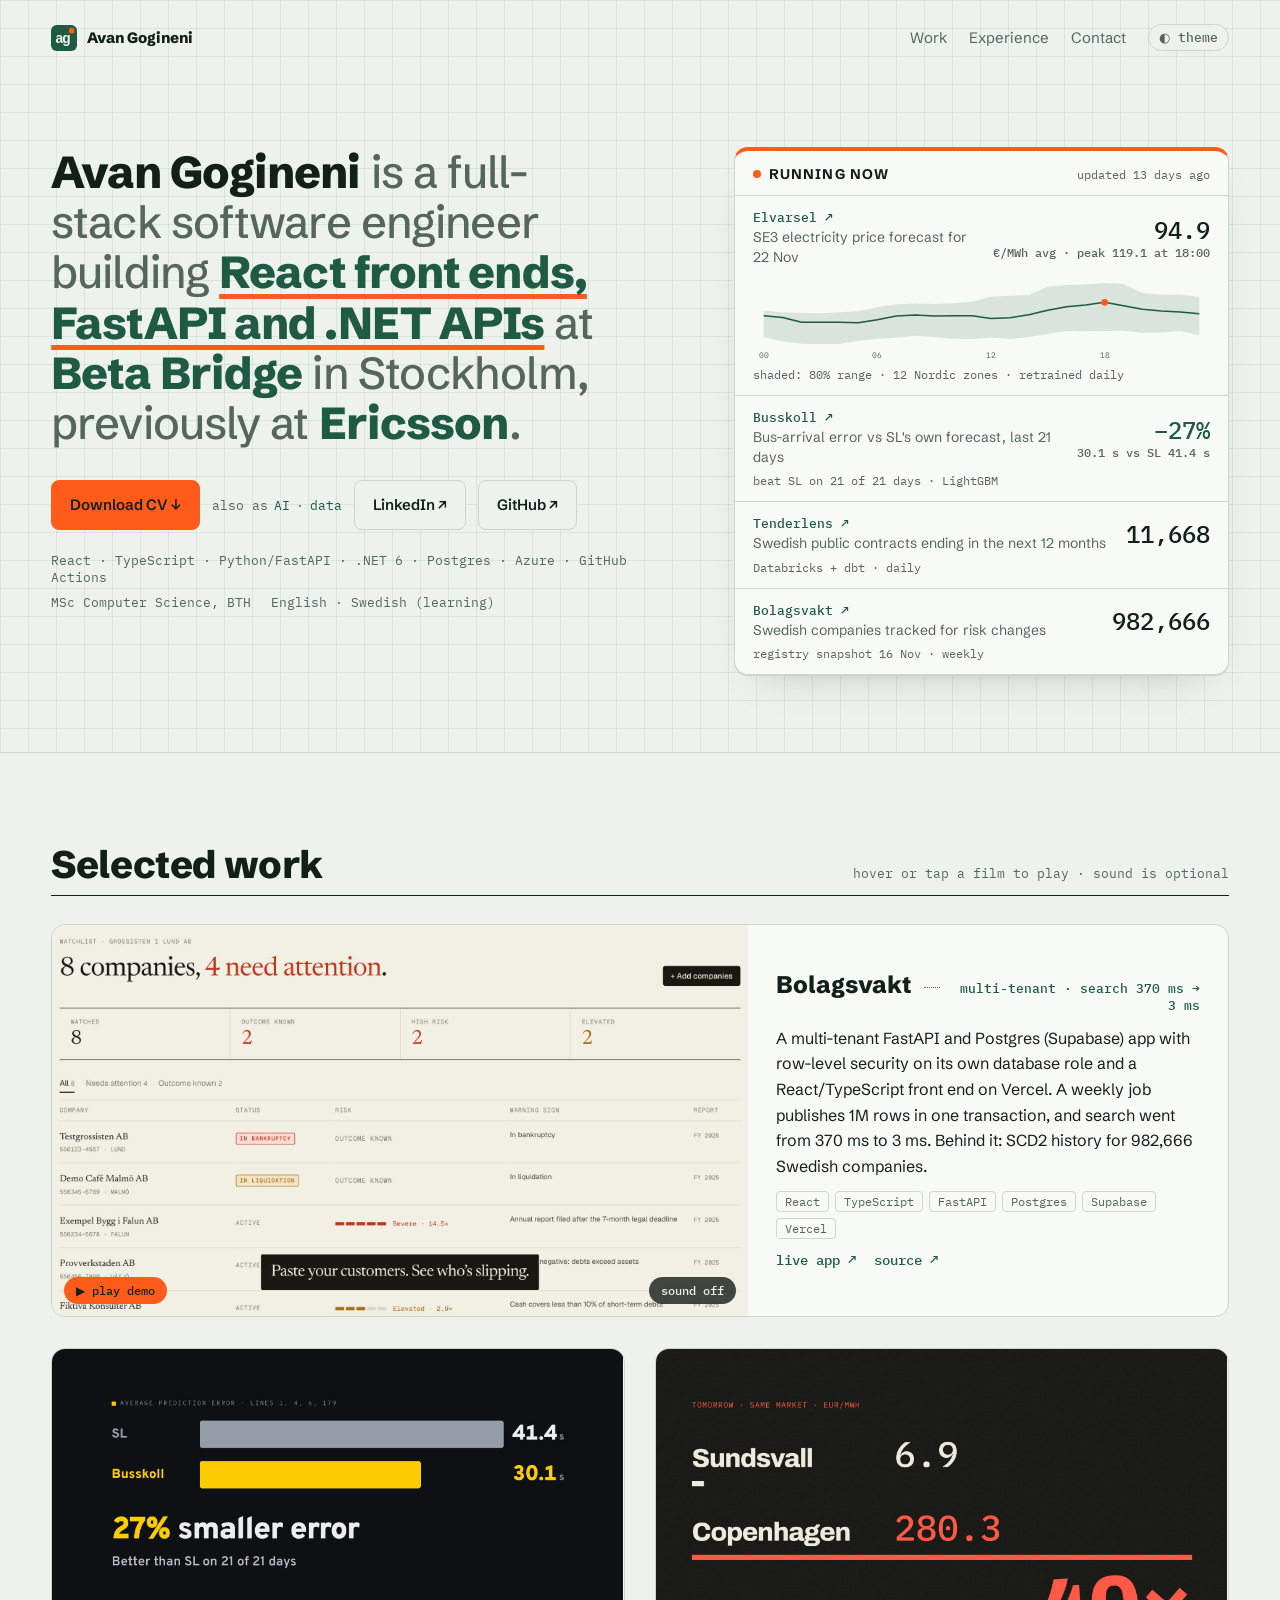
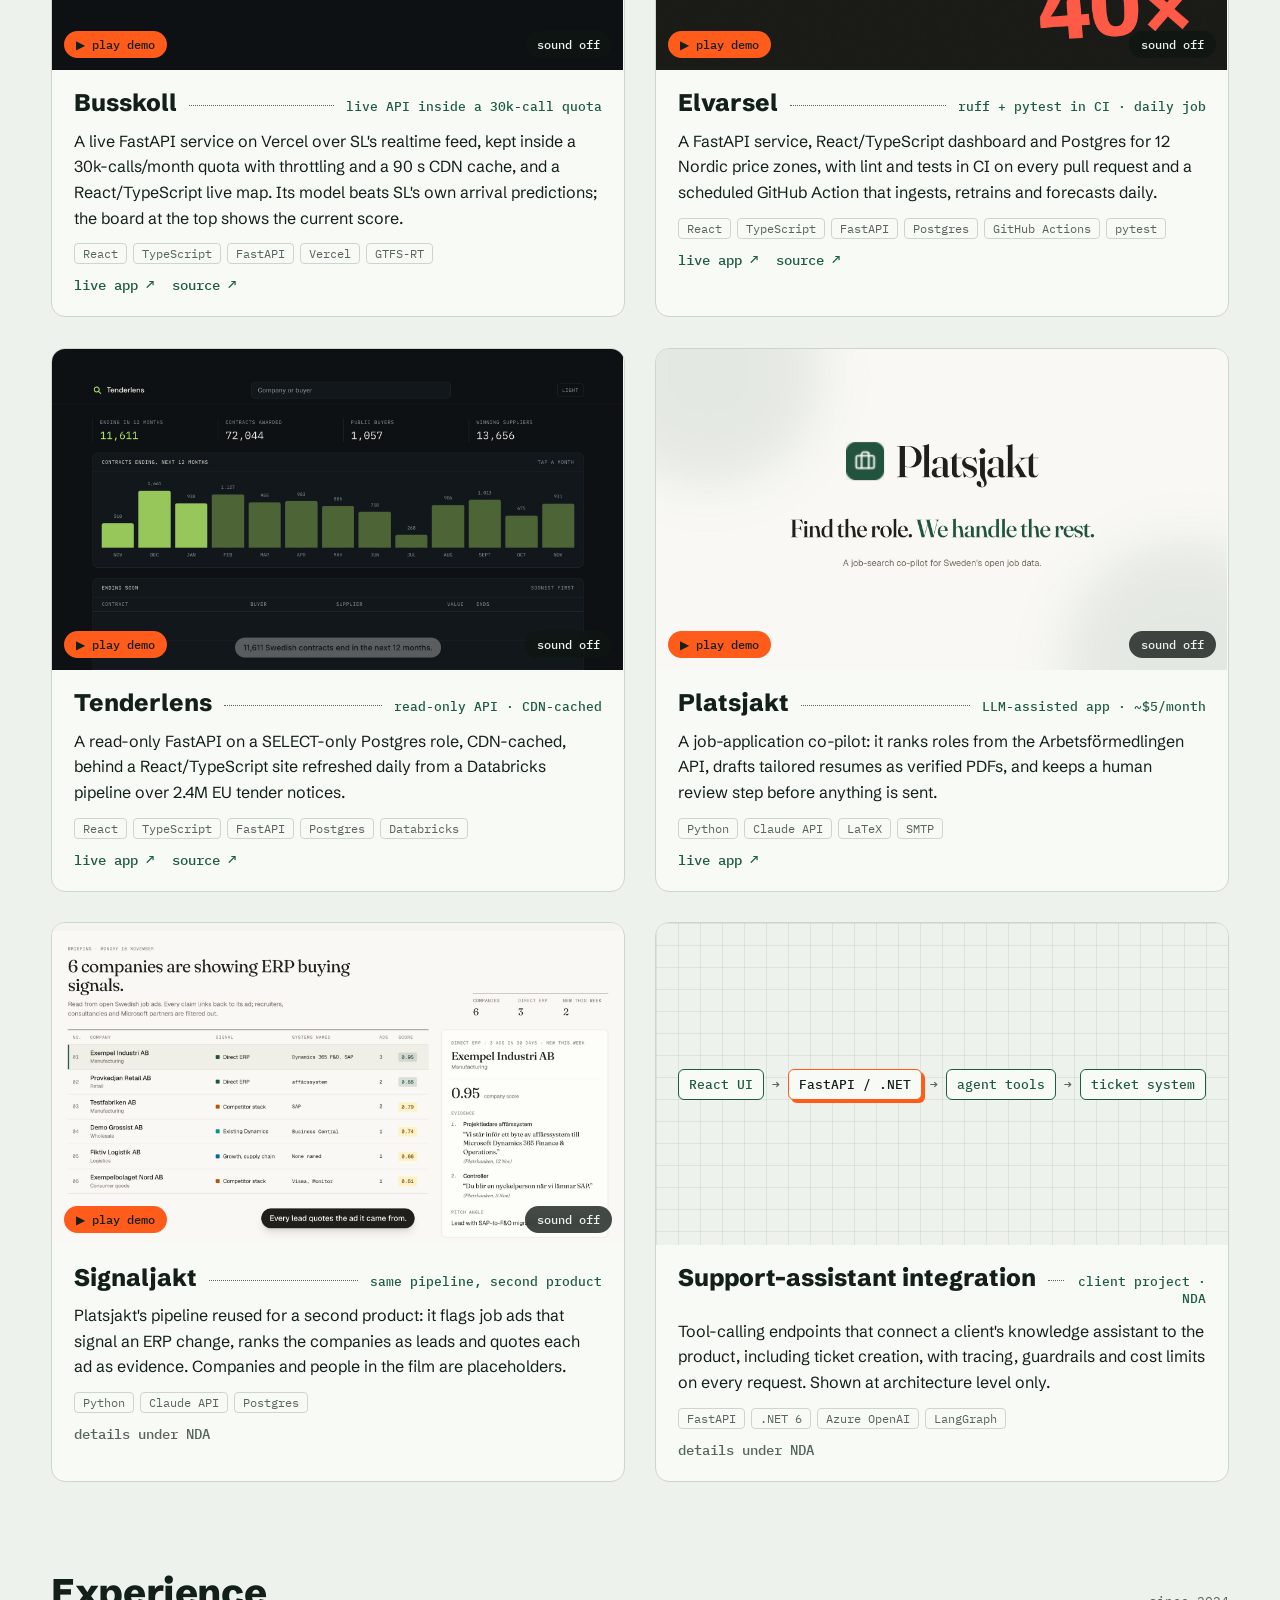
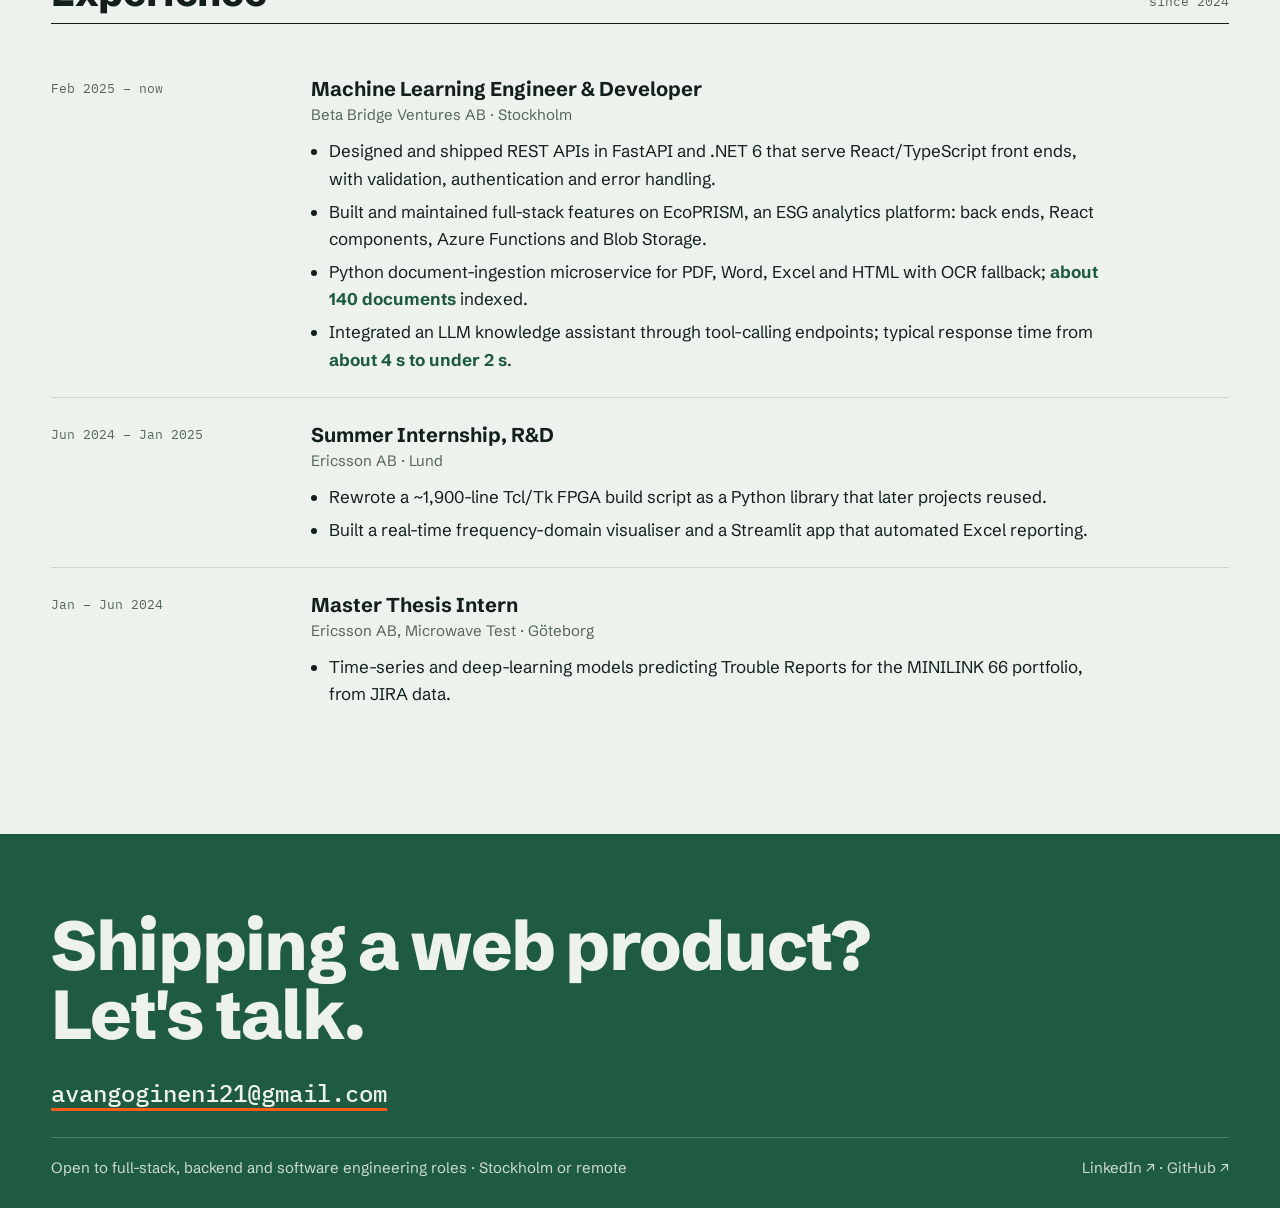
==== commit 3575241b: "Hero: smaller headline, wider text column; feature film keeps 16:9 Co-Authored-By: Claude Opus 5.5 <" ====
--- a/fullstack/index.html
+++ b/fullstack/index.html
@@ -9,7 +9,7 @@
 <link rel="preconnect" href="https://fonts.googleapis.com">
 <link rel="preconnect" href="https://fonts.gstatic.com" crossorigin>
 <link rel="stylesheet" href="https://fonts.googleapis.com/css2?family=Schibsted+Grotesk:wght@400;500;700;800&family=IBM+Plex+Mono:wght@400;500&display=swap">
-<link rel="stylesheet" href="../style.css?v=3">
+<link rel="stylesheet" href="../style.css?v=4">
 </head>
 <body>
 <div class="top">
--- a/style.css
+++ b/style.css
@@ -39,8 +39,8 @@
 nav ul a{text-decoration:none;color:var(--muted)} nav ul a:hover{color:var(--ink)}
 .theme{font:500 13px var(--f-mono);background:var(--bg);border:1px solid var(--line);color:var(--muted);padding:4px 10px;border-radius:999px;cursor:pointer}
 
-.hero{display:grid;grid-template-columns:minmax(0,1.05fr) minmax(0,1fr);gap:clamp(32px,5vw,72px);align-items:start;padding-block:clamp(28px,6vw,72px) clamp(40px,6vw,80px)}
-.intro h1{font:500 clamp(32px,4.1vw,60px)/1.12 var(--f-display);letter-spacing:-.02em;margin:0;color:var(--muted);text-wrap:balance}
+.hero{display:grid;grid-template-columns:minmax(0,1.25fr) minmax(0,1fr);gap:clamp(32px,5vw,72px);align-items:start;padding-block:clamp(28px,6vw,72px) clamp(40px,6vw,80px)}
+.intro h1{font:500 clamp(30px,3.5vw,54px)/1.12 var(--f-display);letter-spacing:-.02em;margin:0;color:var(--muted);text-wrap:balance}
 .intro h1 b{color:var(--accent);font-weight:800}
 .intro h1 b:first-child{color:var(--ink)}
 .intro h1 b.hl{text-decoration:underline;text-decoration-color:var(--pop);text-decoration-thickness:.12em;text-underline-offset:.14em;text-decoration-skip-ink:none}
@@ -98,8 +98,9 @@
 .film button{pointer-events:auto;font:500 12px var(--f-mono);border:0;border-radius:999px;padding:6px 12px;cursor:pointer;background:rgba(15,23,19,.78);color:#EEF2EC;backdrop-filter:blur(4px)}
 .film button.play{background:var(--pop);color:var(--on-pop)}
 .film.playing button.play{background:rgba(15,23,19,.78);color:#EEF2EC}
-.card.feature .film{aspect-ratio:auto;min-height:100%}
-.card.feature .film video{position:absolute;inset:0}
+.card.feature{align-items:center}
+.card.feature .film{align-self:stretch;display:grid;place-items:center}
+.card.feature .film video{aspect-ratio:16/9;height:auto}
 .diagram{aspect-ratio:16/9;display:grid;place-items:center;padding:20px;background:
   linear-gradient(var(--grid) 1px,transparent 1px),linear-gradient(90deg,var(--grid) 1px,transparent 1px),var(--bg);background-size:22px 22px}
 .flow{display:flex;flex-wrap:wrap;align-items:center;justify-content:center;gap:8px;font:500 13px var(--f-mono)}
@@ -140,7 +141,7 @@
 @media (max-width:1000px){
   .hero{grid-template-columns:1fr}
   .card.feature{grid-template-columns:1fr}
-  .card.feature .film{aspect-ratio:16/9;min-height:0}
+  .card.feature .film{aspect-ratio:16/9}
 }
 @media (max-width:720px){
   .cards{grid-template-columns:1fr}
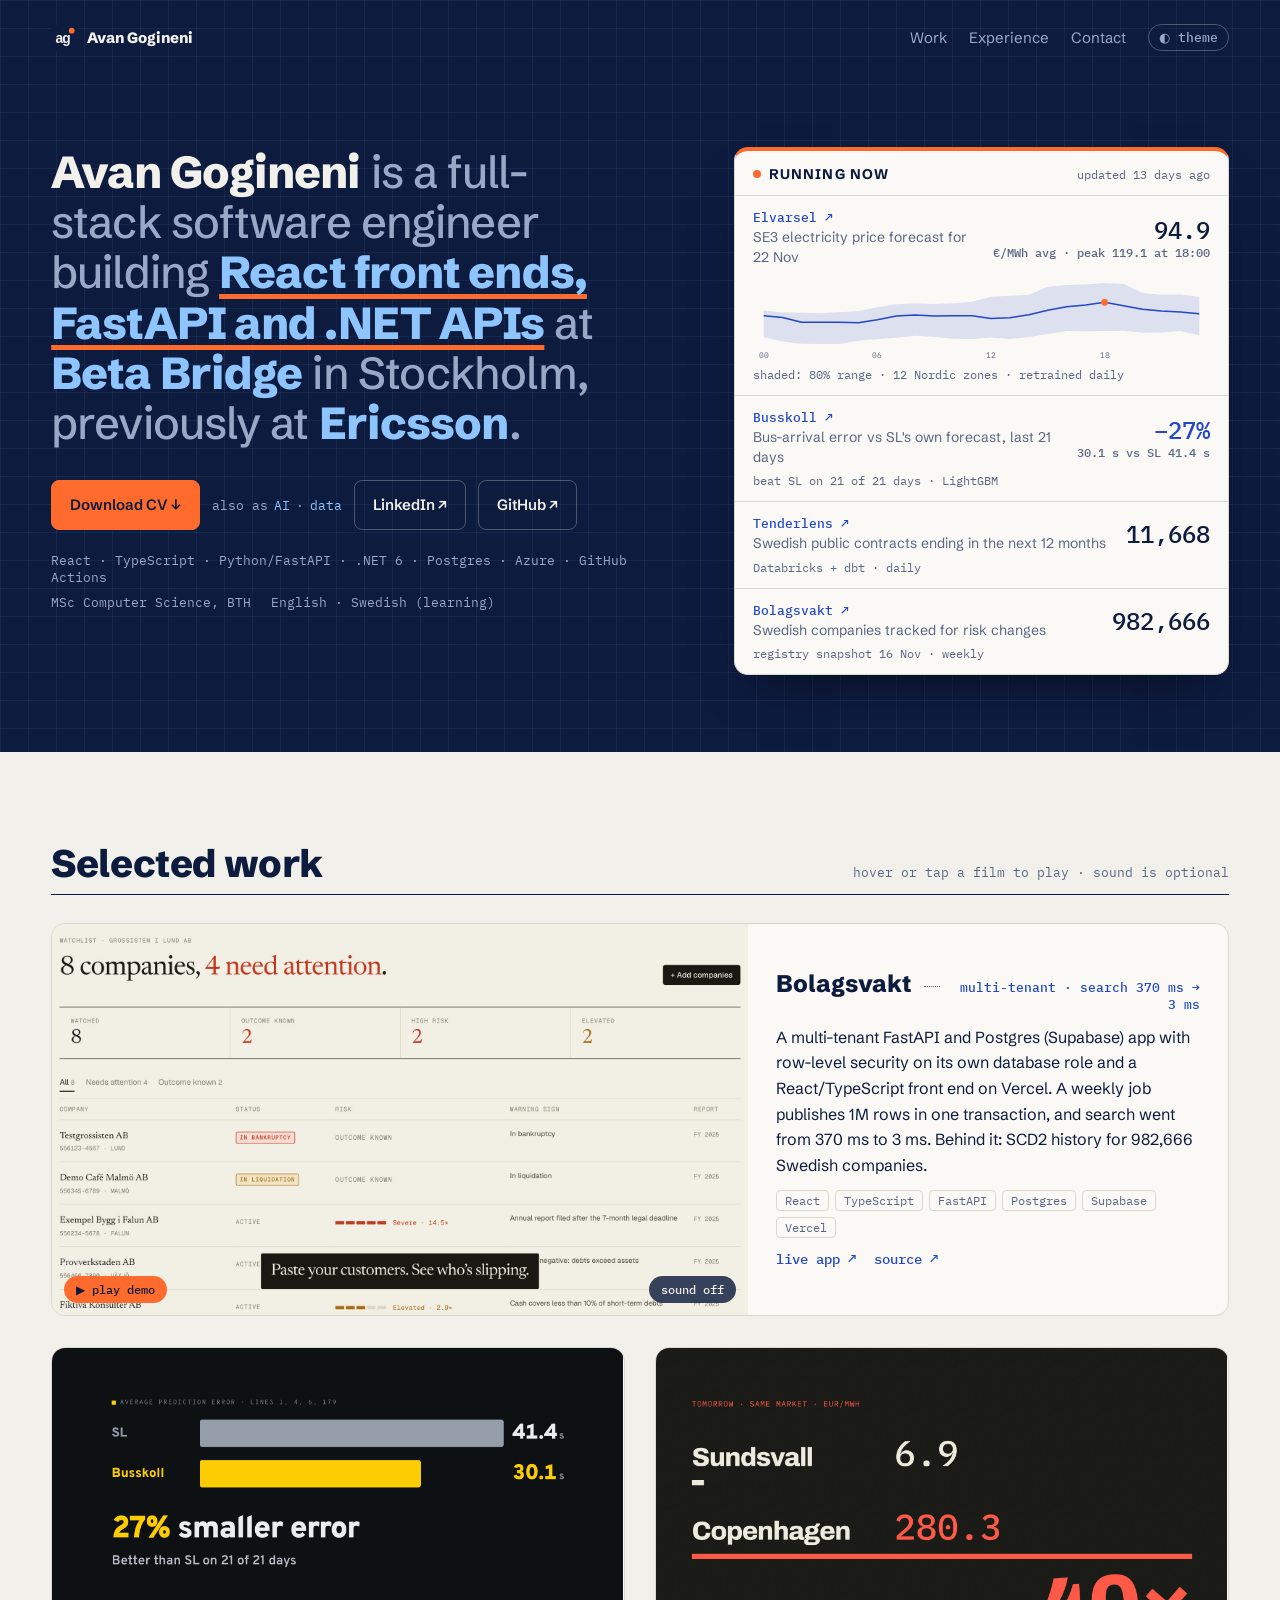
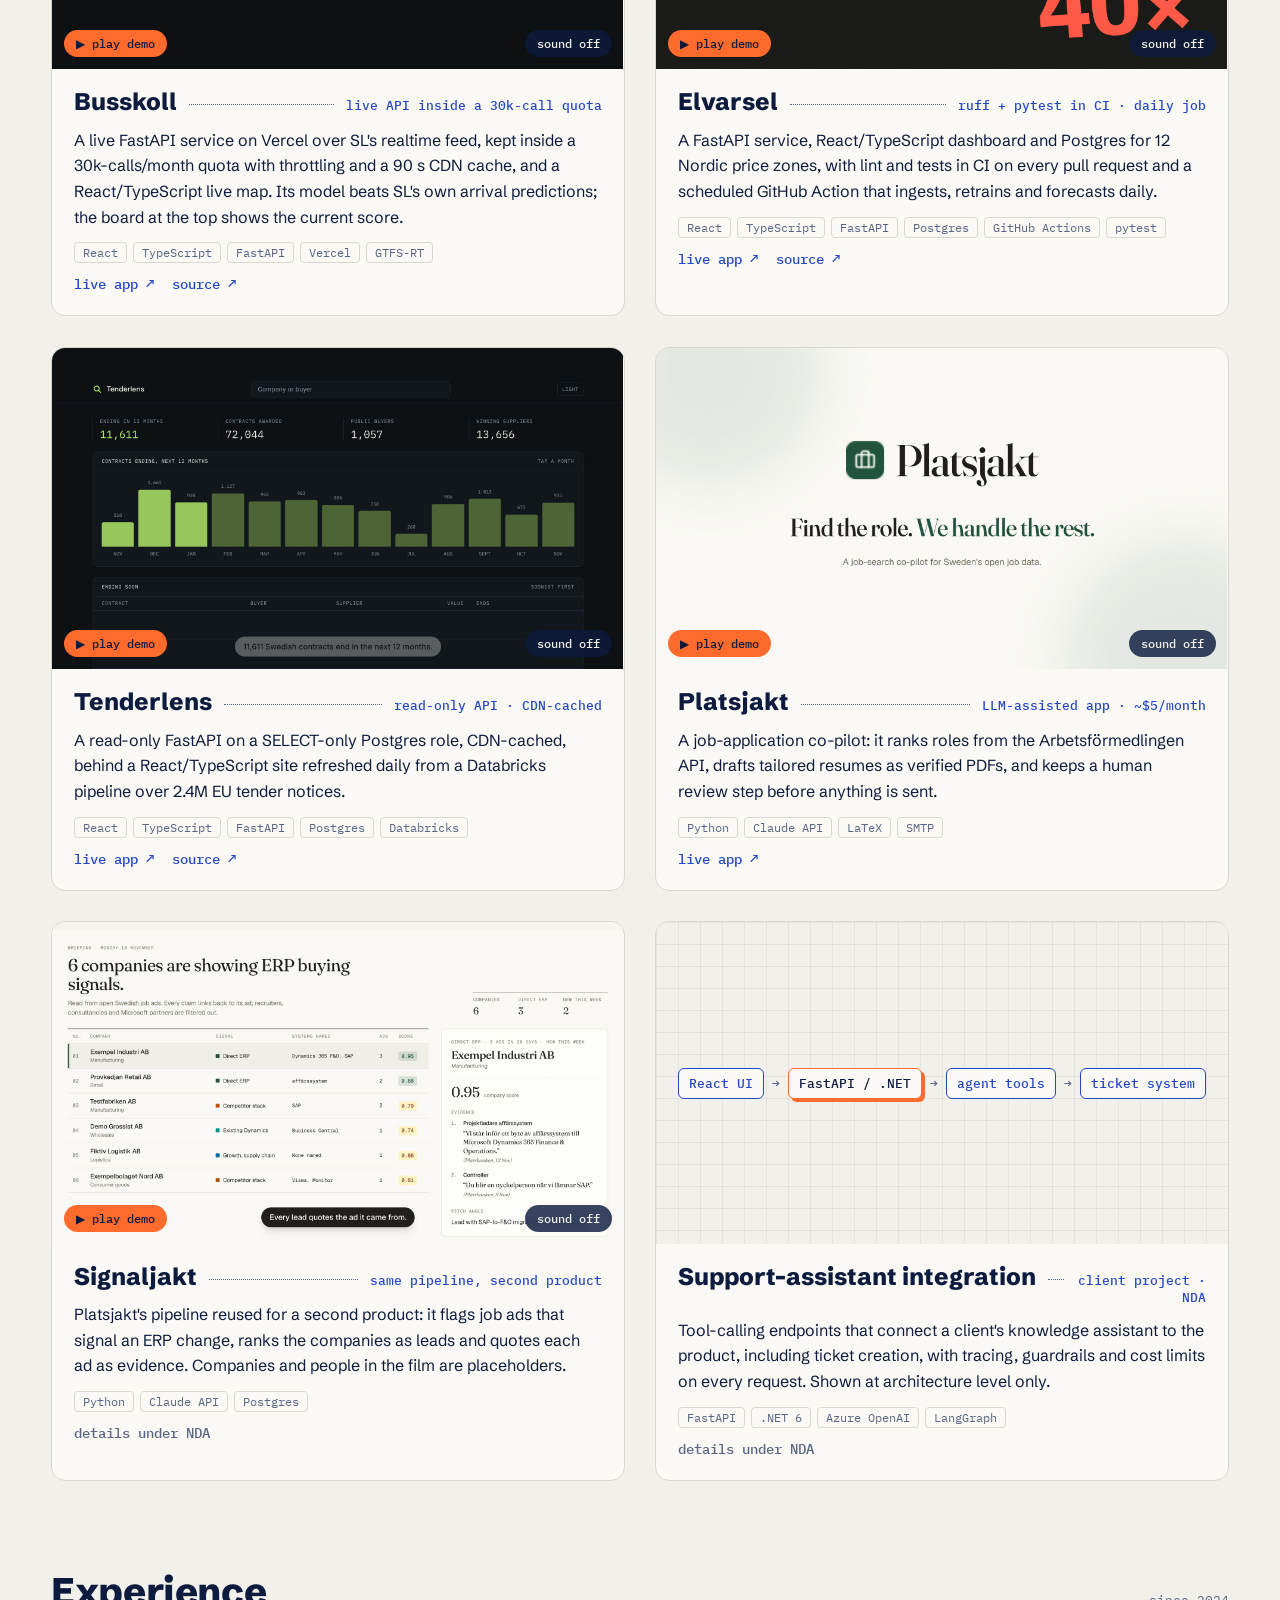
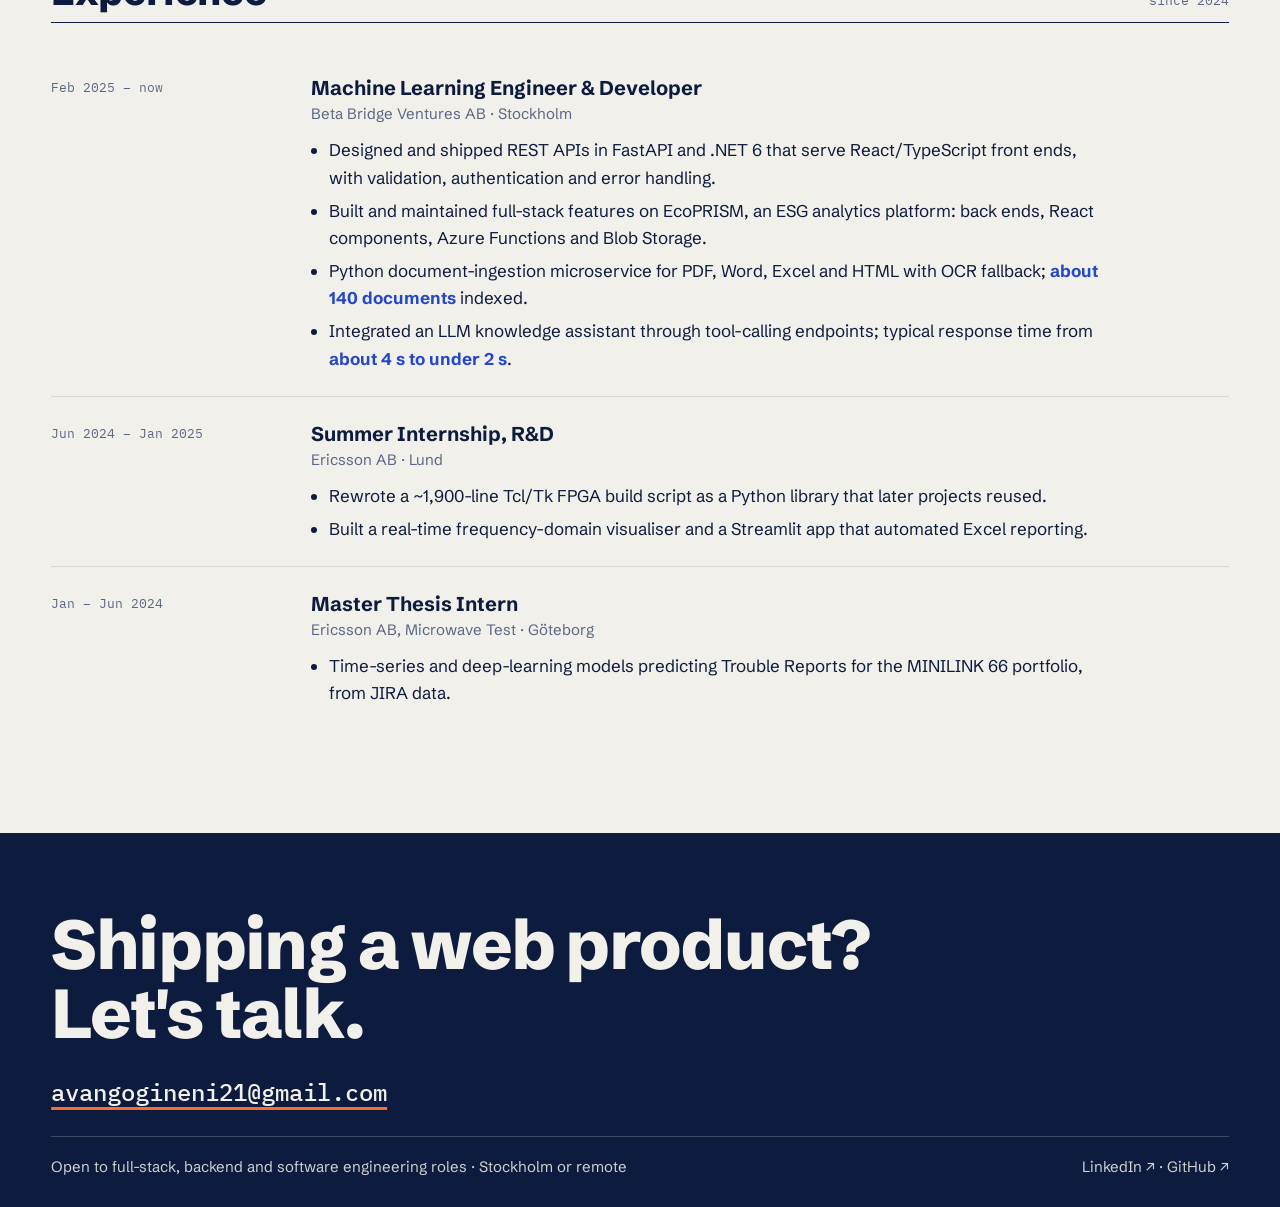
==== commit 1ca21d95: "Palette: Midnight (navy and ivory, sky blue highlights, signal orange) Hero and contact band stay na" ====
--- a/fullstack/index.html
+++ b/fullstack/index.html
@@ -5,17 +5,17 @@
 <meta name="viewport" content="width=device-width, initial-scale=1, viewport-fit=cover">
 <title>Avan Gogineni · Full-Stack Software Engineer</title>
 <meta name="description" content="Avan Gogineni, full-stack software engineer in Stockholm: React and TypeScript front ends, FastAPI and .NET APIs, Postgres, tested in CI. Live readings and demo films from his running projects.">
-<link rel="icon" href="../favicon.svg" type="image/svg+xml">
+<link rel="icon" href="../favicon.svg?v=2" type="image/svg+xml">
 <link rel="preconnect" href="https://fonts.googleapis.com">
 <link rel="preconnect" href="https://fonts.gstatic.com" crossorigin>
 <link rel="stylesheet" href="https://fonts.googleapis.com/css2?family=Schibsted+Grotesk:wght@400;500;700;800&family=IBM+Plex+Mono:wght@400;500&display=swap">
-<link rel="stylesheet" href="../style.css?v=4">
+<link rel="stylesheet" href="../style.css?v=6">
 </head>
 <body>
 <div class="top">
   <div class="wrap">
     <nav aria-label="Main">
-      <a class="me" href="#top"><img src="../favicon.svg" alt="">Avan Gogineni</a>
+      <a class="me" href="#top"><img src="../favicon.svg?v=2" alt="">Avan Gogineni</a>
       <ul>
         <li><a href="#work">Work</a></li>
         <li><a href="#experience">Experience</a></li>
--- a/style.css
+++ b/style.css
@@ -1,22 +1,24 @@
 /* Layout: wide two-column hero (bio left, live systems board right), then a grid of film cards, then experience, then a pine contact band. */
-/* Palette: sage paper + pine green work together; signal orange is the one loud colour, used in only a few places. */
+/* Palette "Midnight": navy + ivory work together, sky/cobalt blue for highlights; signal orange is the one loud colour, used in only a few places.
+   The hero and the contact band stay navy in both themes; the page between them follows the theme. */
 :root{
-  --bg:#EEF2EC; --surface:#F8FAF6; --ink:#13201A; --muted:#55665C; --line:#CCD6CE;
-  --accent:#1E5B42; --pop:#FF5B1A; --on-pop:#13201A; --live:#FF5B1A; --warn:#B26A00;
-  --band:#1E5B42; --on-band:#EEF2EC; --grid:rgba(30,91,66,.09);
+  --bg:#F2F0EA; --surface:#FAF9F5; --ink:#0D1B3E; --muted:#5A6685; --line:#DAD7CE;
+  --accent:#2448C8; --pop:#FF6B2C; --on-pop:#0D1B3E; --live:#FF6B2C; --warn:#B26A00;
+  --band:#0D1B3E; --on-band:#F2F0EA; --grid:rgba(13,27,62,.06);
+  --hero-bg:#0D1B3E; --hero-ink:#F2F0EA; --hero-soft:#9AA8C8; --hero-hi:#8EC5FF; --hero-line:rgba(242,240,234,.28); --hero-grid:rgba(142,197,255,.07);
   --f-display:"Schibsted Grotesk","Helvetica Neue",Arial,sans-serif;
   --f-body:"Schibsted Grotesk","Helvetica Neue",Arial,sans-serif;
   --f-mono:"IBM Plex Mono",ui-monospace,Menlo,Consolas,monospace;
   --max:1360px;
 }
 @media (prefers-color-scheme:dark){:root:not([data-theme="light"]){
-  --bg:#0F1713; --surface:#15201A; --ink:#E8EFE9; --muted:#93A69A; --line:#24332B;
-  --accent:#7FD1A8; --pop:#FF6A2B; --on-pop:#0F1713; --live:#FF6A2B; --warn:#E3A341;
-  --band:#183A2B; --on-band:#E8EFE9; --grid:rgba(127,209,168,.07); color-scheme:dark}}
+  --bg:#0A1430; --surface:#122150; --ink:#ECEAE3; --muted:#9AA8C8; --line:#22325F;
+  --accent:#8EC5FF; --pop:#FF6B2C; --on-pop:#0A1430; --live:#FF6B2C; --warn:#E3A341;
+  --band:#0D1B3E; --on-band:#ECEAE3; --grid:rgba(142,197,255,.06); color-scheme:dark}}
 :root[data-theme="dark"]{
-  --bg:#0F1713; --surface:#15201A; --ink:#E8EFE9; --muted:#93A69A; --line:#24332B;
-  --accent:#7FD1A8; --pop:#FF6A2B; --on-pop:#0F1713; --live:#FF6A2B; --warn:#E3A341;
-  --band:#183A2B; --on-band:#E8EFE9; --grid:rgba(127,209,168,.07); color-scheme:dark}
+  --bg:#0A1430; --surface:#122150; --ink:#ECEAE3; --muted:#9AA8C8; --line:#22325F;
+  --accent:#8EC5FF; --pop:#FF6B2C; --on-pop:#0A1430; --live:#FF6B2C; --warn:#E3A341;
+  --band:#0D1B3E; --on-band:#ECEAE3; --grid:rgba(142,197,255,.06); color-scheme:dark}
 
 *{box-sizing:border-box}
 html{scroll-behavior:smooth}
@@ -30,30 +32,31 @@
   padding-right:max(clamp(16px,4vw,56px),env(safe-area-inset-right,0px))}
 
 /* top: engineering-paper grid behind nav + hero */
-.top{background-image:linear-gradient(var(--grid) 1px,transparent 1px),linear-gradient(90deg,var(--grid) 1px,transparent 1px);
-  background-size:28px 28px;border-bottom:1px solid var(--line)}
+.top{background-color:var(--hero-bg);color:var(--hero-ink);
+  background-image:linear-gradient(var(--hero-grid) 1px,transparent 1px),linear-gradient(90deg,var(--hero-grid) 1px,transparent 1px);
+  background-size:28px 28px}
 nav{display:flex;justify-content:space-between;align-items:center;gap:16px;flex-wrap:wrap;padding-block:24px;font-size:15px}
 nav .me{font-weight:800;text-decoration:none;display:flex;align-items:center;gap:10px}
 nav .me img{width:26px;height:26px}
 nav ul{display:flex;gap:22px;list-style:none;margin:0;padding:0;align-items:center}
-nav ul a{text-decoration:none;color:var(--muted)} nav ul a:hover{color:var(--ink)}
-.theme{font:500 13px var(--f-mono);background:var(--bg);border:1px solid var(--line);color:var(--muted);padding:4px 10px;border-radius:999px;cursor:pointer}
+nav ul a{text-decoration:none;color:var(--hero-soft)} nav ul a:hover{color:var(--hero-ink)}
+.theme{font:500 13px var(--f-mono);background:transparent;border:1px solid var(--hero-line);color:var(--hero-soft);padding:4px 10px;border-radius:999px;cursor:pointer}
 
 .hero{display:grid;grid-template-columns:minmax(0,1.25fr) minmax(0,1fr);gap:clamp(32px,5vw,72px);align-items:start;padding-block:clamp(28px,6vw,72px) clamp(40px,6vw,80px)}
-.intro h1{font:500 clamp(30px,3.5vw,54px)/1.12 var(--f-display);letter-spacing:-.02em;margin:0;color:var(--muted);text-wrap:balance}
-.intro h1 b{color:var(--accent);font-weight:800}
-.intro h1 b:first-child{color:var(--ink)}
+.intro h1{font:500 clamp(30px,3.5vw,54px)/1.12 var(--f-display);letter-spacing:-.02em;margin:0;color:var(--hero-soft);text-wrap:balance}
+.intro h1 b{color:var(--hero-hi);font-weight:800}
+.intro h1 b:first-child{color:var(--hero-ink)}
 .intro h1 b.hl{text-decoration:underline;text-decoration-color:var(--pop);text-decoration-thickness:.12em;text-underline-offset:.14em;text-decoration-skip-ink:none}
 .actions{display:flex;flex-wrap:wrap;gap:12px;margin-top:32px;align-items:center}
-.btn{display:inline-flex;align-items:center;gap:8px;padding:12px 18px;border-radius:8px;font-weight:600;font-size:15px;text-decoration:none;border:1px solid var(--line);background:var(--bg)}
-.btn:hover{border-color:var(--ink)}
-.btn.primary{background:var(--pop);color:var(--on-pop);border-color:var(--pop)}
-.btn.primary:hover{border-color:var(--ink);box-shadow:3px 3px 0 var(--ink)}
-.cvs{display:flex;gap:6px;align-items:center;font:400 13px var(--f-mono);color:var(--muted)}
-.cvs a{color:var(--accent);text-decoration:none} .cvs a:hover{text-decoration:underline}
+.btn{display:inline-flex;align-items:center;gap:8px;padding:12px 18px;border-radius:8px;font-weight:600;font-size:15px;text-decoration:none;border:1px solid var(--hero-line);background:transparent;color:var(--hero-ink)}
+.btn:hover{border-color:var(--hero-ink)}
+.btn.primary{background:var(--pop);color:var(--hero-bg);border-color:var(--pop)}
+.btn.primary:hover{border-color:var(--hero-ink);box-shadow:3px 3px 0 var(--hero-ink)}
+.cvs{display:flex;gap:6px;align-items:center;font:400 13px var(--f-mono);color:var(--hero-soft)}
+.cvs a{color:var(--hero-hi);text-decoration:none} .cvs a:hover{text-decoration:underline}
 .copy{font:500 14px var(--f-mono);color:var(--muted);background:none;border:0;cursor:pointer;padding:6px 0}
 .copy:hover{color:var(--ink)}
-.facts{display:flex;flex-wrap:wrap;gap:8px 20px;margin-top:22px;font:400 13px var(--f-mono);color:var(--muted)}
+.facts{display:flex;flex-wrap:wrap;gap:8px 20px;margin-top:22px;font:400 13px var(--f-mono);color:var(--hero-soft)}
 
 /* section heads */
 section.block{padding-block:clamp(48px,7vw,96px) 0}
@@ -62,7 +65,7 @@
 .head small{font:400 13px var(--f-mono);color:var(--muted)}
 
 /* live board */
-.board{background:var(--surface);border:1px solid var(--line);border-top:4px solid var(--pop);border-radius:14px;overflow:hidden;box-shadow:0 1px 0 var(--line),0 18px 40px -28px rgba(19,32,26,.35)}
+.board{background:var(--surface);color:var(--ink);border:1px solid var(--line);border-top:4px solid var(--pop);border-radius:14px;overflow:hidden;box-shadow:0 24px 48px -24px rgba(0,0,0,.55)}
 .board .bh{display:flex;justify-content:space-between;align-items:baseline;gap:12px;padding:14px 18px 12px;border-bottom:1px solid var(--line)}
 .board .bh h2{font:700 14px var(--f-display);letter-spacing:.08em;text-transform:uppercase;margin:0}
 .board .bh small{font:400 12px var(--f-mono);color:var(--muted)}
@@ -92,12 +95,12 @@
 .cards{display:grid;grid-template-columns:repeat(2,minmax(0,1fr));gap:clamp(18px,2.4vw,32px)}
 .card{background:var(--surface);border:1px solid var(--line);border-radius:14px;overflow:hidden;display:flex;flex-direction:column}
 .card.feature{grid-column:1 / -1;display:grid;grid-template-columns:minmax(0,1.45fr) minmax(0,1fr)}
-.film{position:relative;aspect-ratio:16/9;background:#0b120e;cursor:pointer;max-width:100%}
+.film{position:relative;aspect-ratio:16/9;background:#0A1430;cursor:pointer;max-width:100%}
 .film video{width:100%;height:100%;object-fit:cover;display:block}
 .film .ctl{position:absolute;left:12px;right:12px;bottom:12px;display:flex;justify-content:space-between;gap:8px;pointer-events:none}
-.film button{pointer-events:auto;font:500 12px var(--f-mono);border:0;border-radius:999px;padding:6px 12px;cursor:pointer;background:rgba(15,23,19,.78);color:#EEF2EC;backdrop-filter:blur(4px)}
+.film button{pointer-events:auto;font:500 12px var(--f-mono);border:0;border-radius:999px;padding:6px 12px;cursor:pointer;background:rgba(13,27,62,.82);color:#F2F0EA;backdrop-filter:blur(4px)}
 .film button.play{background:var(--pop);color:var(--on-pop)}
-.film.playing button.play{background:rgba(15,23,19,.78);color:#EEF2EC}
+.film.playing button.play{background:rgba(13,27,62,.82);color:#F2F0EA}
 .card.feature{align-items:center}
 .card.feature .film{align-self:stretch;display:grid;place-items:center}
 .card.feature .film video{aspect-ratio:16/9;height:auto}
@@ -149,7 +152,8 @@
   .title .lead{display:none}
   .title .kpi{flex-basis:100%;text-align:left}
   .job{grid-template-columns:1fr}
-  .row .val{font-size:20px}
+  .row .val{font-size:20px;grid-row:1;align-self:baseline}
+  .row .what{grid-column:1 / -1}
 }
 @media (prefers-reduced-motion:reduce){
   html{scroll-behavior:auto}
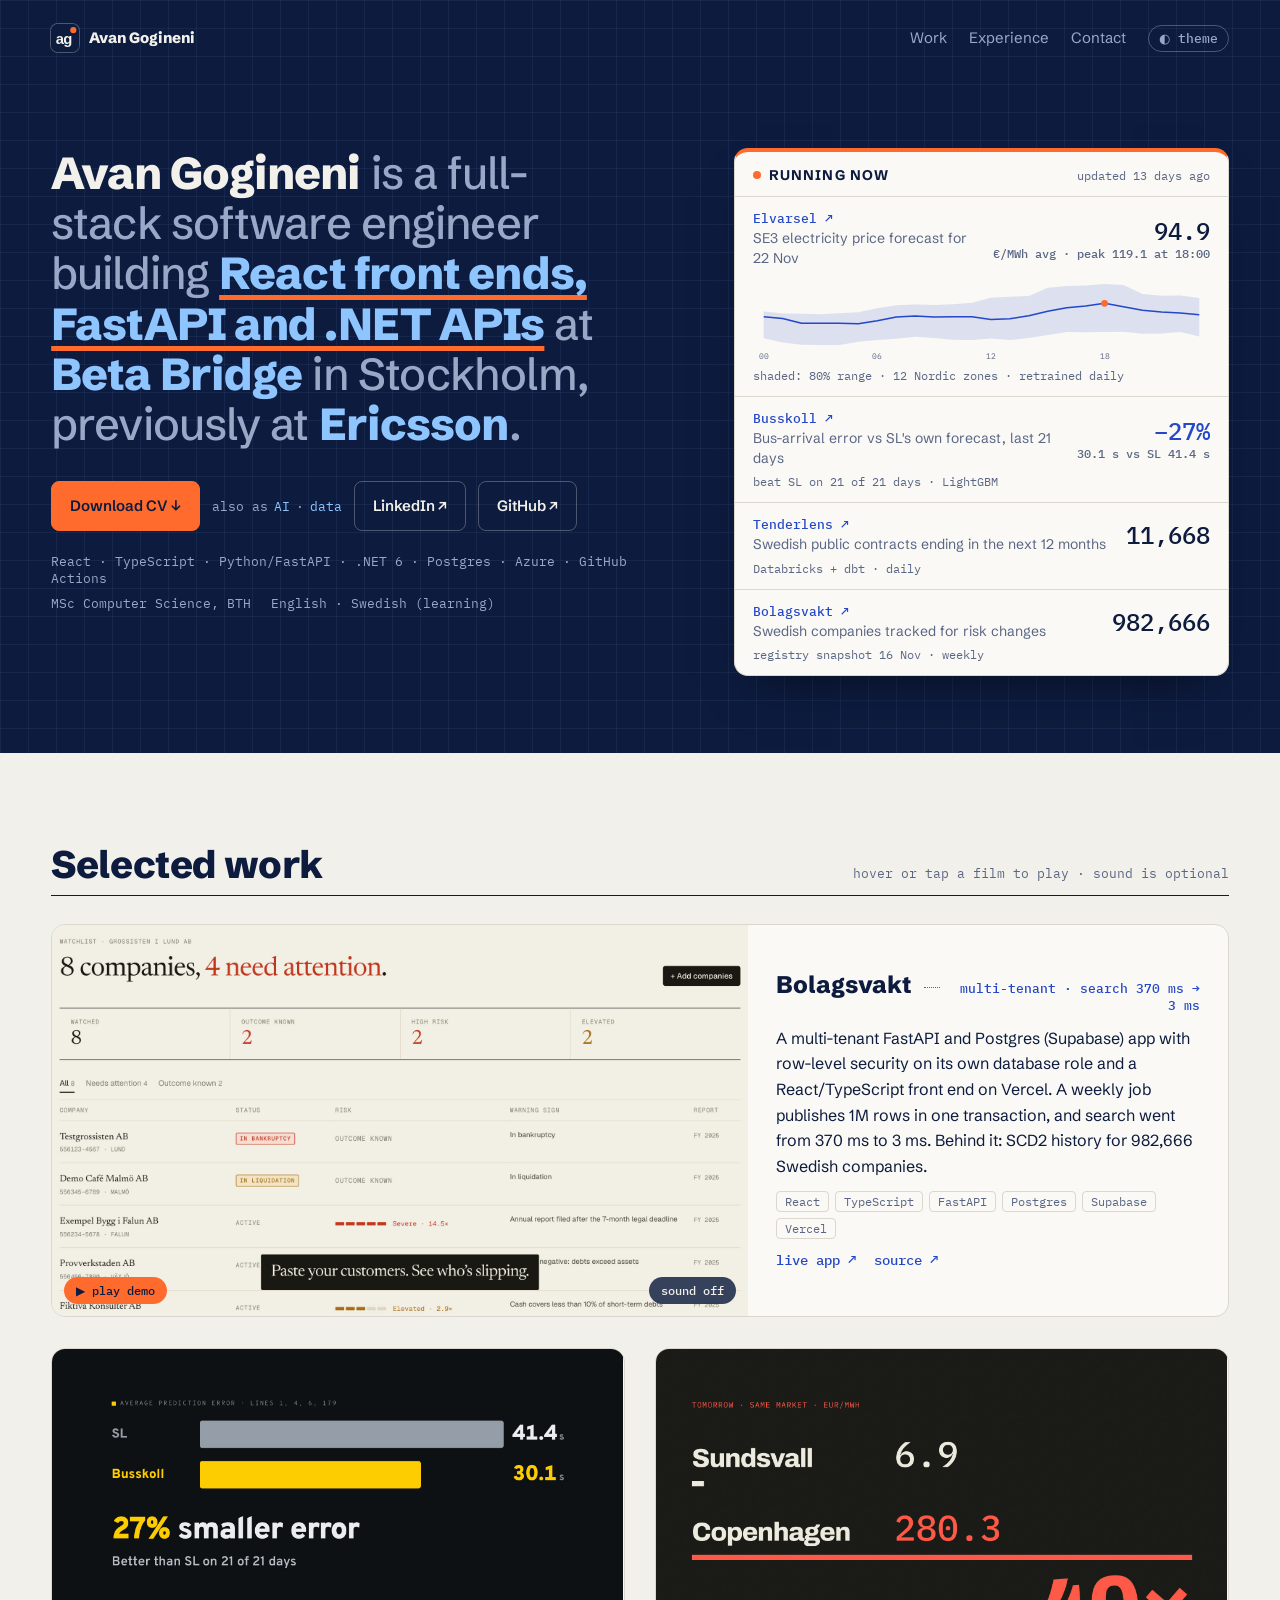
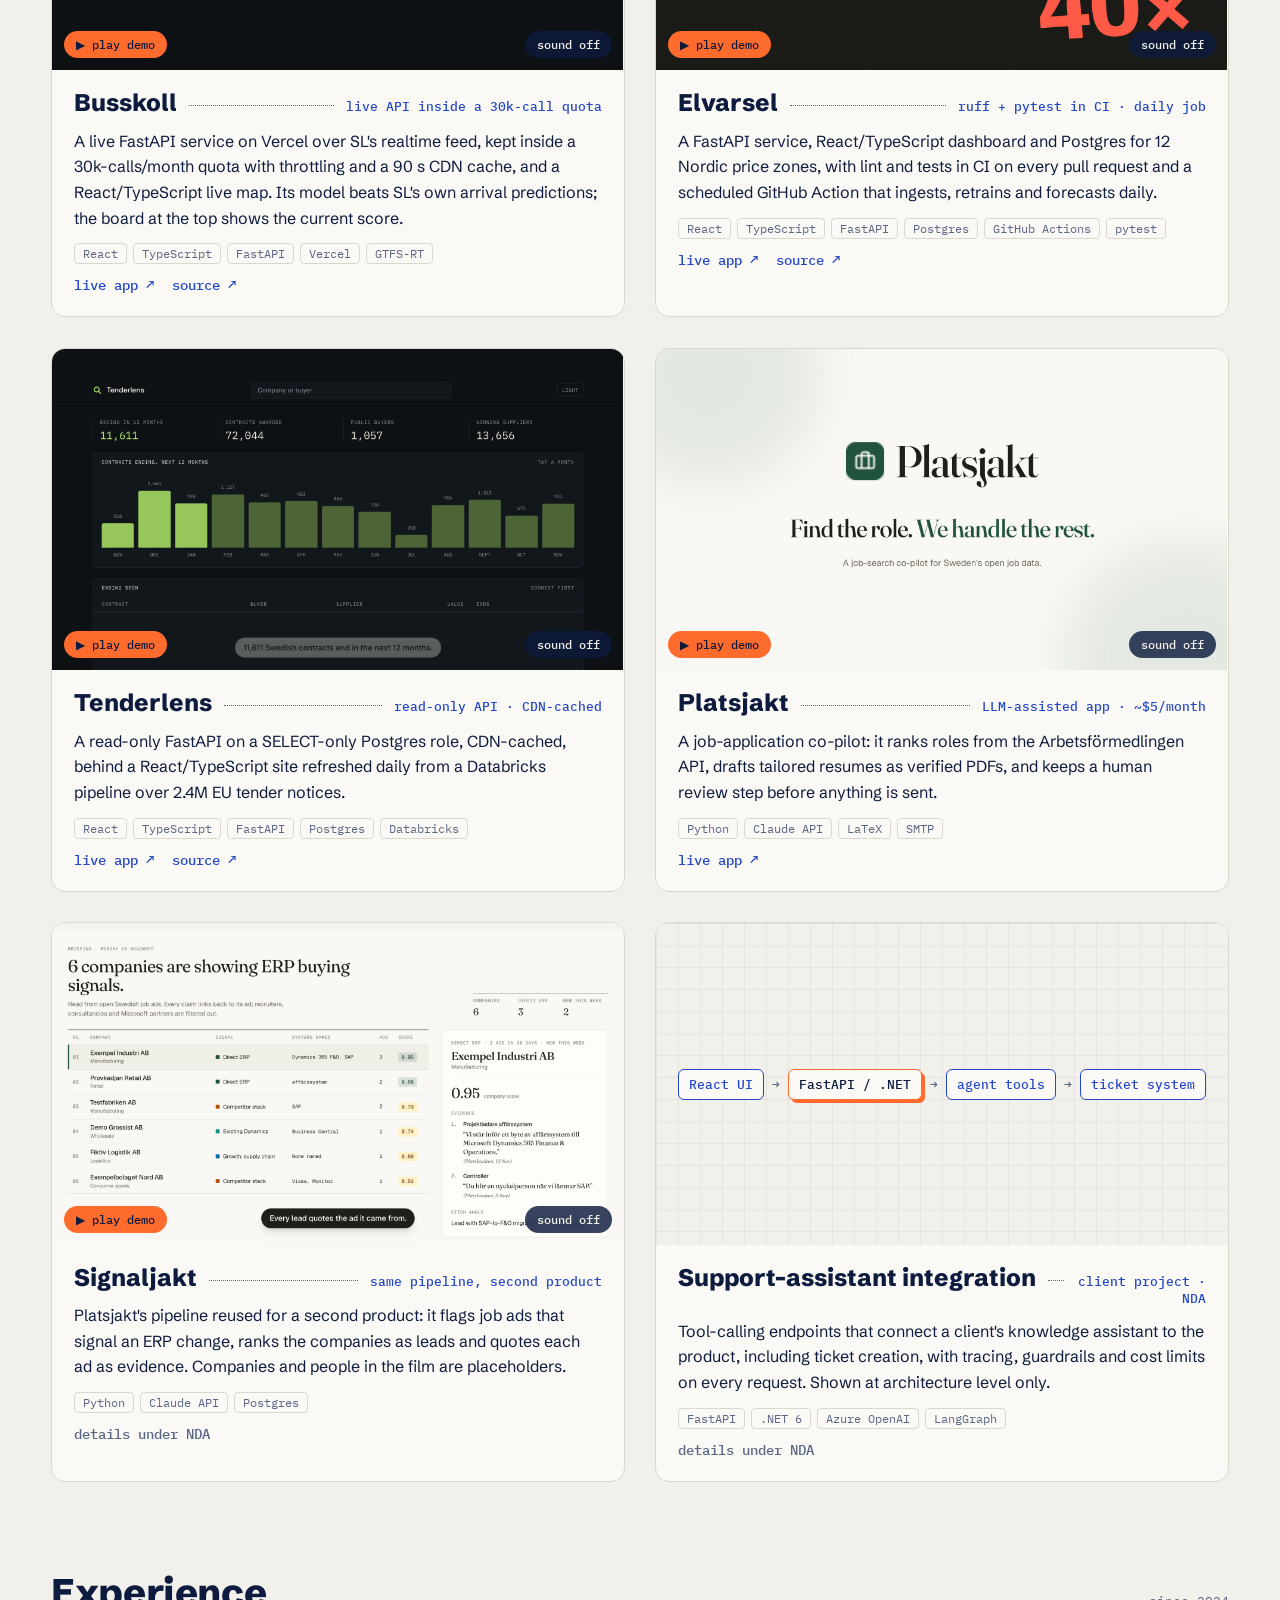
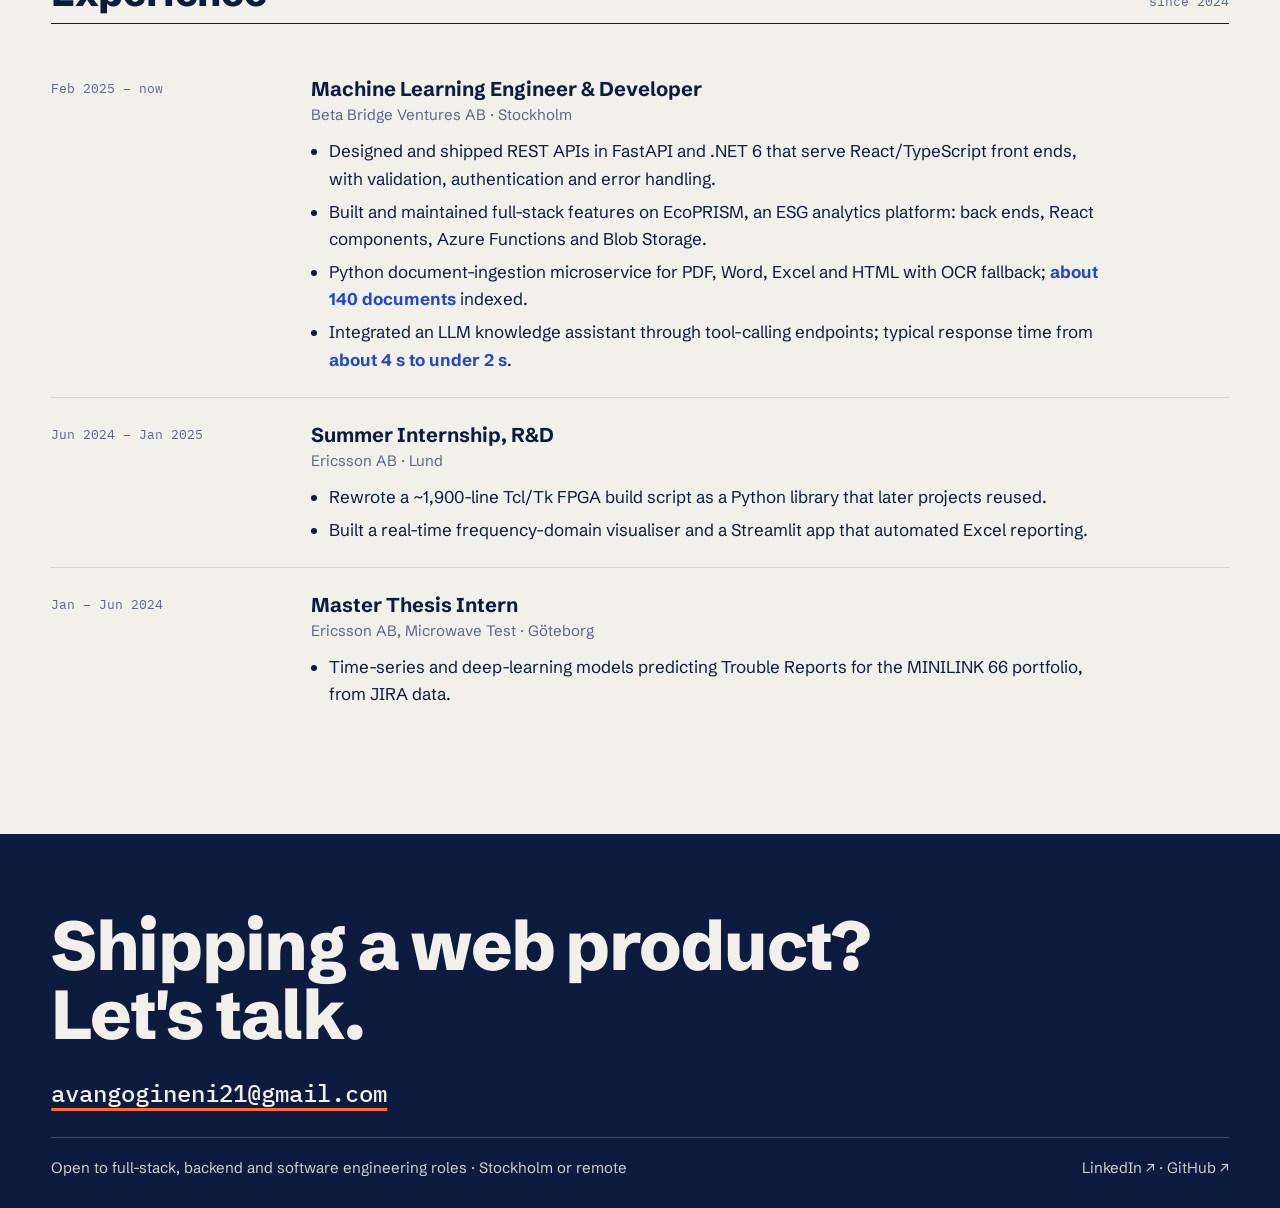
==== commit 0efbfdce: "Nav logo: outline so the navy badge reads on the navy hero Co-Authored-By: Claude Opus 5.5 <noreply@" ====
--- a/fullstack/index.html
+++ b/fullstack/index.html
@@ -9,7 +9,7 @@
 <link rel="preconnect" href="https://fonts.googleapis.com">
 <link rel="preconnect" href="https://fonts.gstatic.com" crossorigin>
 <link rel="stylesheet" href="https://fonts.googleapis.com/css2?family=Schibsted+Grotesk:wght@400;500;700;800&family=IBM+Plex+Mono:wght@400;500&display=swap">
-<link rel="stylesheet" href="../style.css?v=6">
+<link rel="stylesheet" href="../style.css?v=7">
 </head>
 <body>
 <div class="top">
--- a/style.css
+++ b/style.css
@@ -37,7 +37,7 @@
   background-size:28px 28px}
 nav{display:flex;justify-content:space-between;align-items:center;gap:16px;flex-wrap:wrap;padding-block:24px;font-size:15px}
 nav .me{font-weight:800;text-decoration:none;display:flex;align-items:center;gap:10px}
-nav .me img{width:26px;height:26px}
+nav .me img{width:28px;height:28px;border-radius:7px;box-shadow:0 0 0 1px var(--hero-line)}
 nav ul{display:flex;gap:22px;list-style:none;margin:0;padding:0;align-items:center}
 nav ul a{text-decoration:none;color:var(--hero-soft)} nav ul a:hover{color:var(--hero-ink)}
 .theme{font:500 13px var(--f-mono);background:transparent;border:1px solid var(--hero-line);color:var(--hero-soft);padding:4px 10px;border-radius:999px;cursor:pointer}
